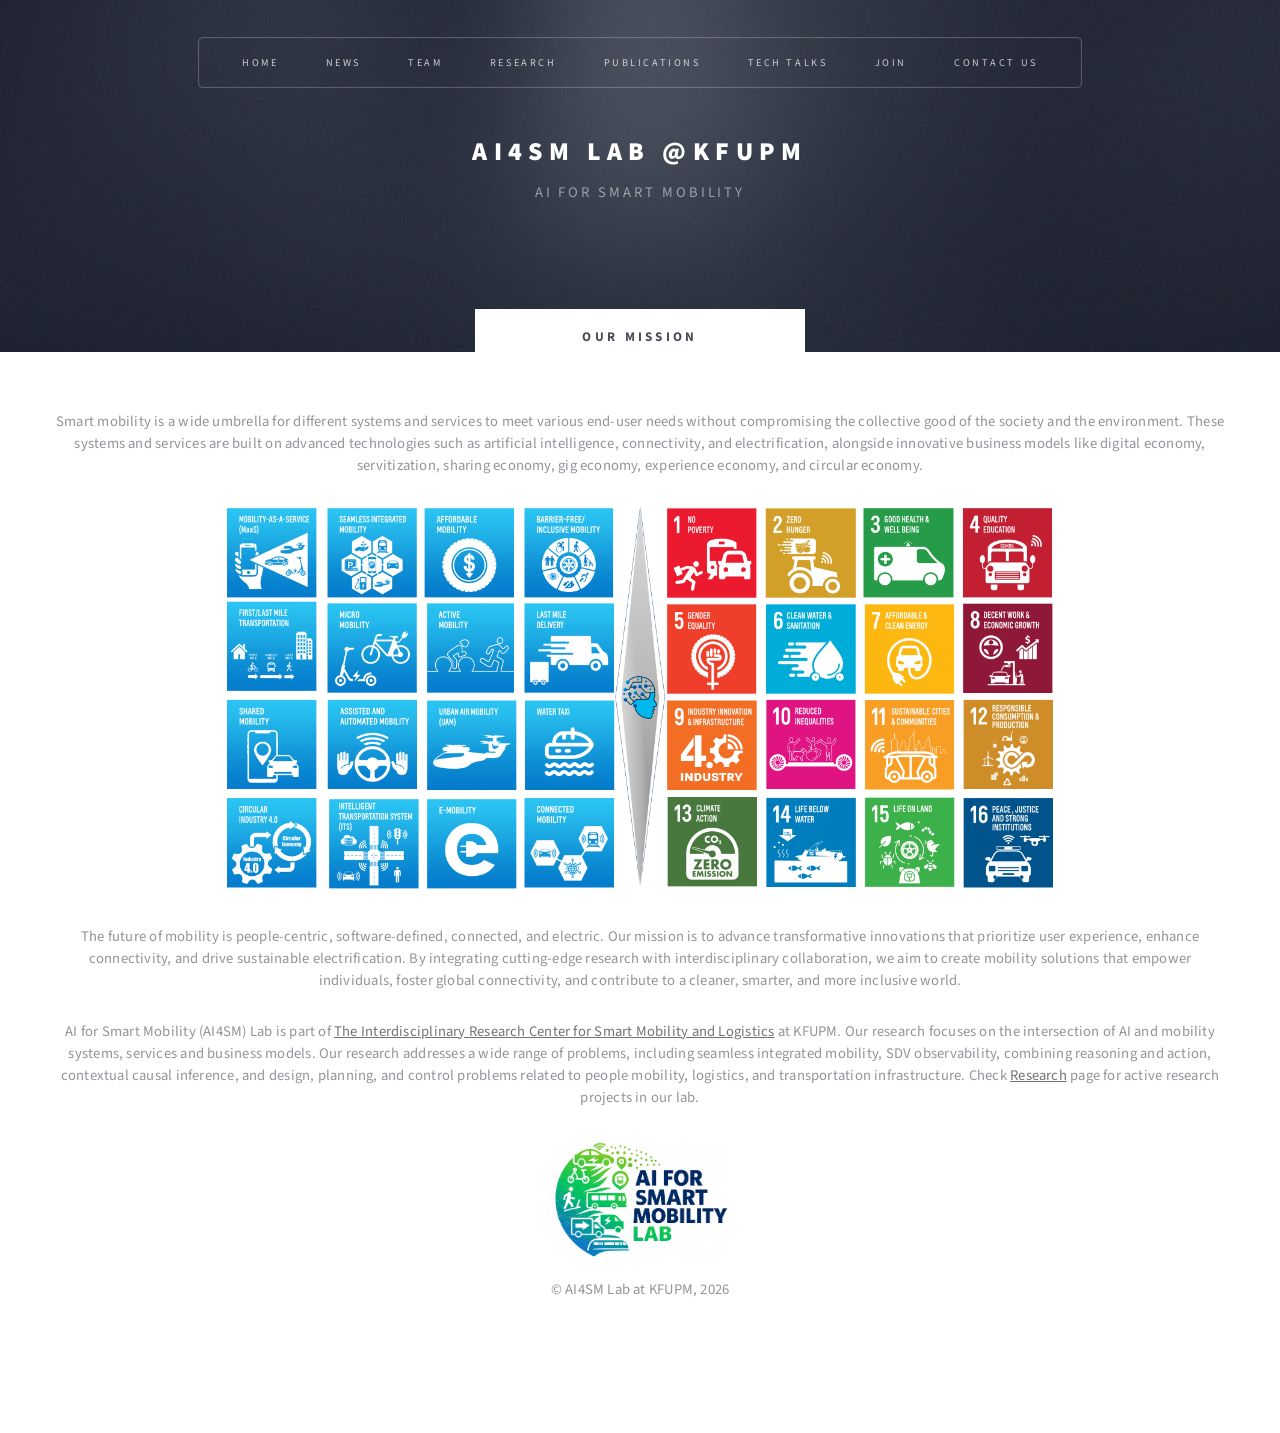
==== index.html @ d8ec48e5 "update" ====
<!DOCTYPE HTML>
<!--
	AI for Mobility Solutions (AIMS) Lab @KFUPM
-->
<html>
	<head>
		<title>AI for Smart Mobility Lab @KFUPM</title>
		<meta charset="utf-8" />
		<meta name="viewport" content="width=device-width, initial-scale=1, user-scalable=no" />
		<link rel="stylesheet" href="assets/css/main.css" />
	</head>
	<body class="homepage is-preload">
		<div id="page-wrapper">

			<!-- Header -->
				<section id="header" class="wrapper">


					<!-- Logo -->
						<div id="logo">
							<h1><a href="index.html">AI4SM Lab @KFUPM</a></h1>
							<p>AI for Smart Mobility</p>
						</div>

					<!-- Nav -->
						<nav id="nav">
							<ul>
								<li class="current"><a href="index.html">Home</a></li>
								<li><a href="news.html">News</a></li>
								<li><a href="team.html">Team</a></li>
								<li><a href="research.html">Research</a></li>
								<!--<li><a href="facilities.html">Facilities</a></li>-->
								<li><a href="publications.html">Publications</a></li>
								<li><a href="talks.html">Tech Talks</a></li>
								<li><a href="join.html">Join</a></li>
								<li><a href="contact.html">Contact Us</a></li>
							</ul>
						</nav>

				</section>

			<!-- Intro -->
				<section id="intro" class="wrapper style2">
					<div class="title">Our Mission</div>
					
					<div class="container">
						<p class="blog-title">Smart mobility is a wide umbrella for different systems and services to meet various end-user needs without compromising the collective good of the society and the environment. These systems and services are built on advanced technologies such as artificial intelligence, connectivity, and electrification, alongside innovative business models like digital economy, servitization, sharing economy, gig economy, experience economy, and circular economy.</p>
						
						<p align="center">
							    <img src="images/AI4SM.png" width="70%">
						</p>
							
						
						<p class="blog-title">
							The future of mobility is people-centric, software-defined, connected, and electric. Our mission is to advance transformative innovations that prioritize user experience, enhance connectivity, and drive sustainable electrification. By integrating cutting-edge research with interdisciplinary collaboration, we aim to create mobility solutions that empower individuals, foster global connectivity, and contribute to a cleaner, smarter, and more inclusive world.</p>

						<p class="blog-title">
							AI for Smart Mobility (AI4SM) Lab is part of <a href="https://ri.kfupm.edu.sa/irc-sml" target="_blank">The Interdisciplinary Research Center for Smart Mobility and Logistics</a> at KFUPM. Our research focuses on the intersection of AI and mobility systems, services and business models. Our research addresses a wide range of problems, including seamless integrated mobility, SDV observability, combining reasoning and action, contextual causal inference, and design, planning, and control problems related to people mobility, logistics, and transportation infrastructure. Check <a href="research.html">Research</a> page for active research projects in our lab.
						</p>



            <footer style="margin-top:15px; text-align:center;">
                <img src="images/AI4SM_lab.png" width="15%" 
                     style="display:block; margin:0 auto 20px auto;">
                <p>&copy; AI4SM Lab at KFUPM, <script>document.write(new Date().getFullYear());</script></p>
            </footer>


					</div>
				</section>

			<!-- Footer -->
			<!--	<section id="footer" class="wrapper">-->
			<!--		<div class="title">Contact Us</div>-->
			<!--		<div class="container">-->


			<!--				<div class="col-6 col-12-medium">-->

								<!-- Contact -->
			<!--						<section class="feature-list small">-->
			<!--							<div class="row">-->
			<!--								<div class="col-6 col-12-small">-->
			<!--									<section>-->
			<!--										<h3 class="icon solid fa-home">Mailing Address</h3>-->
			<!--										<p>-->
			<!--											Interdisciplinary Research Center for Smart Mobility and Logistics<br>-->
			<!--											Department of Industrial and Systems Engineering<br/>-->
			<!--											Building 22/427<br/>-->
			<!--											King Fahd University of Petroleum and Minerals<br/>-->
			<!--											Academic Belt Road, Dhahran 31261, KSA-->
			<!--										</p>-->
			<!--									</section>-->
			<!--								</div>-->
											
											
			<!--								<div class="col-6 col-12-small">-->
												<!--<section>-->
												<!--	<h3 class="icon solid fa-envelope">Email</h3>-->
												<!--	<p>-->
												<!--		<a href="#">alaa.rashwan@kfupm.edu.sa</a>-->
												<!--	</p>-->
												<!--</section>-->

			<!--									<section>-->
			<!--										<h3 class="icon solid fa-phone">Phone</h3>-->
			<!--										<p>+966-13-860-3754<br>-->
			<!--										<img src="images/AI4SM_BG.png" width="35%">-->
			<!--										</p>-->
			<!--									</section>-->
			<!--							</div>-->
			<!--				    </div>-->
			<!--				</section>-->
			<!--			</div>-->
			<!--			<div id="copyright">-->
			<!--				<ul>-->
			<!--					<li>&copy; AI4SM LAb at KFUPM</li><li>2025</li>-->
			<!--				</ul>-->
			<!--			</div>-->
			<!--		</div>-->
			<!--	</section>-->

		</div>

		<!-- Scripts -->
			<script src="assets/js/jquery.min.js"></script>
			<script src="assets/js/jquery.dropotron.min.js"></script>
			<script src="assets/js/browser.min.js"></script>
			<script src="assets/js/breakpoints.min.js"></script>
			<script src="assets/js/util.js"></script>
			<script src="assets/js/main.js"></script>

	</body>
</html>
---- assets/css/main.css ----
@import url("fontawesome-all.min.css");
@import url("https://fonts.googleapis.com/css?family=Source+Sans+Pro:400,400italic,700,900");

/*
	Escape Velocity by HTML5 UP
	html5up.net | @ajlkn
	Free for personal and commercial use under the CCA 3.0 license (html5up.net/license)
*/

html, body, div, span, applet, object,
iframe, h1, h2, h3, h4, h5, h6, p, blockquote,
pre, a, abbr, acronym, address, big, cite,
code, del, dfn, em, img, ins, kbd, q, s, samp,
small, strike, strong, sub, sup, tt, var, b,
u, i, center, dl, dt, dd, ol, ul, li, fieldset,
form, label, legend, table, caption, tbody,
tfoot, thead, tr, th, td, article, aside,
canvas, details, embed, figure, figcaption,
footer, header, hgroup, menu, nav, output, ruby,
section, summary, time, mark, audio, video {
	margin: 0;
	padding: 0;
	border: 0;
	font-size: 100%;
	font: inherit;
	vertical-align: baseline;}

article, aside, details, figcaption, figure,
footer, header, hgroup, menu, nav, section {
	display: block;}

body {
	line-height: 1;
}

ol, ul {
	list-style: none;
}

blockquote, q {
	quotes: none;
}

	blockquote:before, blockquote:after, q:before, q:after {
		content: '';
		content: none;
	}

table {
	border-collapse: collapse;
	border-spacing: 0;
}

body {
	-webkit-text-size-adjust: none;
}

mark {
	background-color: transparent;
	color: inherit;
}

input::-moz-focus-inner {
	border: 0;
	padding: 0;
}

input, select, textarea {
	-moz-appearance: none;
	-webkit-appearance: none;
	-ms-appearance: none;
	appearance: none;
}

/* Basic */

	@-ms-viewport {
		width: device-width;
	}

	html {
		box-sizing: border-box;
	}

	*, *:before, *:after {
		box-sizing: inherit;
	}

	body.is-preload *, body.is-preload *:before, body.is-preload *:after {
		-moz-animation: none !important;
		-webkit-animation: none !important;
		-ms-animation: none !important;
		animation: none !important;
		-moz-transition: none !important;
		-webkit-transition: none !important;
		-ms-transition: none !important;
		transition: none !important;
	}

	body, input, textarea, select {
		font-family: 'Source Sans Pro', sans-serif;
		font-weight: 400;
		color: #919499;
		font-size: 14pt;
		line-height: 1.75em;
		letter-spacing: 0.025em;
	}

	h1, h2, h3, h4, h5, h6 {
		font-weight: 700;
		color: #484d55;
	}

		h1 a, h2 a, h3 a, h4 a, h5 a, h6 a {
			color: inherit;
			text-decoration: none;
		}

	a {
		-moz-transition: color .25s ease-in-out;
		-webkit-transition: color .25s ease-in-out;
		-ms-transition: color .25s ease-in-out;
		transition: color .25s ease-in-out;
		text-decoration: underline;
		color: #717479;
	}

		a:hover {
			text-decoration: none;
		}

	strong, b {
		font-weight: 700;
		color: #484d55;
	}

	blockquote {
		border-left: solid 0.5em #ddd;
		padding: 1em 0 1em 2em;
		font-style: italic;
	}

	em, i {
		font-style: italic;
	}

	hr {
		border: 0;
		border-top: solid 1px #ddd;
		margin: 2em 0 2em 0;
	}

	sub {
		position: relative;
		top: 0.5em;
		font-size: 0.8em;
	}

	sup {
		position: relative;
		top: -0.5em;
		font-size: 0.8em;
	}

	.nobr {
		white-space: nowrap;
	}

	br.clear {
		clear: both;
	}

	p, ul, ol, dl, table, blockquote, form {
		margin-bottom: 2em;
	}

/* Container */

	.container {
		margin: 0 auto;
		max-width: 100%;
		width: 68em;
	}

		@media screen and (max-width: 1680px) {

			.container {
				width: 70em;
			}

		}

		@media screen and (max-width: 1280px) {

			.container {
				width: calc(100% - 100px);
			}

		}

		@media screen and (max-width: 980px) {

			.container {
				width: calc(100% - 100px);
			}

		}

		@media screen and (max-width: 736px) {

			.container {
				width: calc(100% - 40px);
			}

		}

/* Row */

	.row {
		display: flex;
		flex-wrap: wrap;
		box-sizing: border-box;
		align-items: stretch;
	}

		.row > * {
			box-sizing: border-box;
		}

		.row.gtr-uniform > * > :last-child {
			margin-bottom: 0;
		}

		.row.aln-left {
			justify-content: flex-start;
		}

		.row.aln-center {
			justify-content: center;
		}

		.row.aln-right {
			justify-content: flex-end;
		}

		.row.aln-top {
			align-items: flex-start;
		}

		.row.aln-middle {
			align-items: center;
		}

		.row.aln-bottom {
			align-items: flex-end;
		}

		.row > .imp {
			order: -1;
		}

		.row > .col-1 {
			width: 8.33333%;
		}

		.row > .off-1 {
			margin-left: 8.33333%;
		}

		.row > .col-2 {
			width: 16.66667%;
		}

		.row > .off-2 {
			margin-left: 16.66667%;
		}

		.row > .col-3 {
			width: 25%;
		}

		.row > .off-3 {
			margin-left: 25%;
		}

		.row > .col-4 {
			width: 33.33333%;
		}

		.row > .off-4 {
			margin-left: 33.33333%;
		}

		.row > .col-5 {
			width: 41.66667%;
		}

		.row > .off-5 {
			margin-left: 41.66667%;
		}

		.row > .col-6 {
			width: 50%;
		}

		.row > .off-6 {
			margin-left: 50%;
		}

		.row > .col-7 {
			width: 58.33333%;
		}

		.row > .off-7 {
			margin-left: 58.33333%;
		}

		.row > .col-8 {
			width: 66.66667%;
		}

		.row > .off-8 {
			margin-left: 66.66667%;
		}

		.row > .col-9 {
			width: 75%;
		}

		.row > .off-9 {
			margin-left: 75%;
		}

		.row > .col-10 {
			width: 83.33333%;
		}

		.row > .off-10 {
			margin-left: 83.33333%;
		}

		.row > .col-11 {
			width: 91.66667%;
		}

		.row > .off-11 {
			margin-left: 91.66667%;
		}

		.row > .col-12 {
			width: 100%;
		}

		.row > .off-12 {
			margin-left: 100%;
		}

		.row.gtr-0 {
			margin-top: 0px;
			margin-left: 0px;
		}

			.row.gtr-0 > * {
				padding: 0px 0 0 0px;
			}

			.row.gtr-0.gtr-uniform {
				margin-top: 0px;
			}

				.row.gtr-0.gtr-uniform > * {
					padding-top: 0px;
				}

		.row.gtr-25 {
			margin-top: -12.5px;
			margin-left: -12.5px;
		}

			.row.gtr-25 > * {
				padding: 12.5px 0 0 12.5px;
			}

			.row.gtr-25.gtr-uniform {
				margin-top: -12.5px;
			}

				.row.gtr-25.gtr-uniform > * {
					padding-top: 12.5px;
				}

		.row.gtr-50 {
			margin-top: -25px;
			margin-left: -25px;
		}

			.row.gtr-50 > * {
				padding: 25px 0 0 25px;
			}

			.row.gtr-50.gtr-uniform {
				margin-top: -25px;
			}

				.row.gtr-50.gtr-uniform > * {
					padding-top: 25px;
				}

		.row {
			margin-top: -50px;
			margin-left: -50px;
		}

			.row > * {
				padding: 50px 0 0 50px;
			}

			.row.gtr-uniform {
				margin-top: -50px;
			}

				.row.gtr-uniform > * {
					padding-top: 50px;
				}

		.row.gtr-150 {
			margin-top: -75px;
			margin-left: -75px;
		}

			.row.gtr-150 > * {
				padding: 75px 0 0 75px;
			}

			.row.gtr-150.gtr-uniform {
				margin-top: -75px;
			}

				.row.gtr-150.gtr-uniform > * {
					padding-top: 75px;
				}

		.row.gtr-200 {
			margin-top: -100px;
			margin-left: -100px;
		}

			.row.gtr-200 > * {
				padding: 100px 0 0 100px;
			}

			.row.gtr-200.gtr-uniform {
				margin-top: -100px;
			}

				.row.gtr-200.gtr-uniform > * {
					padding-top: 100px;
				}

		@media screen and (max-width: 1680px) {

			.row {
				display: flex;
				flex-wrap: wrap;
				box-sizing: border-box;
				align-items: stretch;
			}

				.row > * {
					box-sizing: border-box;
				}

				.row.gtr-uniform > * > :last-child {
					margin-bottom: 0;
				}

				.row.aln-left {
					justify-content: flex-start;
				}

				.row.aln-center {
					justify-content: center;
				}

				.row.aln-right {
					justify-content: flex-end;
				}

				.row.aln-top {
					align-items: flex-start;
				}

				.row.aln-middle {
					align-items: center;
				}

				.row.aln-bottom {
					align-items: flex-end;
				}

				.row > .imp-xlarge {
					order: -1;
				}

				.row > .col-1-xlarge {
					width: 8.33333%;
				}

				.row > .off-1-xlarge {
					margin-left: 8.33333%;
				}

				.row > .col-2-xlarge {
					width: 16.66667%;
				}

				.row > .off-2-xlarge {
					margin-left: 16.66667%;
				}

				.row > .col-3-xlarge {
					width: 25%;
				}

				.row > .off-3-xlarge {
					margin-left: 25%;
				}

				.row > .col-4-xlarge {
					width: 33.33333%;
				}

				.row > .off-4-xlarge {
					margin-left: 33.33333%;
				}

				.row > .col-5-xlarge {
					width: 41.66667%;
				}

				.row > .off-5-xlarge {
					margin-left: 41.66667%;
				}

				.row > .col-6-xlarge {
					width: 50%;
				}

				.row > .off-6-xlarge {
					margin-left: 50%;
				}

				.row > .col-7-xlarge {
					width: 58.33333%;
				}

				.row > .off-7-xlarge {
					margin-left: 58.33333%;
				}

				.row > .col-8-xlarge {
					width: 66.66667%;
				}

				.row > .off-8-xlarge {
					margin-left: 66.66667%;
				}

				.row > .col-9-xlarge {
					width: 75%;
				}

				.row > .off-9-xlarge {
					margin-left: 75%;
				}

				.row > .col-10-xlarge {
					width: 83.33333%;
				}

				.row > .off-10-xlarge {
					margin-left: 83.33333%;
				}

				.row > .col-11-xlarge {
					width: 91.66667%;
				}

				.row > .off-11-xlarge {
					margin-left: 91.66667%;
				}

				.row > .col-12-xlarge {
					width: 100%;
				}

				.row > .off-12-xlarge {
					margin-left: 100%;
				}

				.row.gtr-0 {
					margin-top: 0px;
					margin-left: 0px;
				}

					.row.gtr-0 > * {
						padding: 0px 0 0 0px;
					}

					.row.gtr-0.gtr-uniform {
						margin-top: 0px;
					}

						.row.gtr-0.gtr-uniform > * {
							padding-top: 0px;
						}

				.row.gtr-25 {
					margin-top: -12.5px;
					margin-left: -12.5px;
				}

					.row.gtr-25 > * {
						padding: 12.5px 0 0 12.5px;
					}

					.row.gtr-25.gtr-uniform {
						margin-top: -12.5px;
					}

						.row.gtr-25.gtr-uniform > * {
							padding-top: 12.5px;
						}

				.row.gtr-50 {
					margin-top: -25px;
					margin-left: -25px;
				}

					.row.gtr-50 > * {
						padding: 25px 0 0 25px;
					}

					.row.gtr-50.gtr-uniform {
						margin-top: -25px;
					}

						.row.gtr-50.gtr-uniform > * {
							padding-top: 25px;
						}

				.row {
					margin-top: -50px;
					margin-left: -50px;
				}

					.row > * {
						padding: 50px 0 0 50px;
					}

					.row.gtr-uniform {
						margin-top: -50px;
					}

						.row.gtr-uniform > * {
							padding-top: 50px;
						}

				.row.gtr-150 {
					margin-top: -75px;
					margin-left: -75px;
				}

					.row.gtr-150 > * {
						padding: 75px 0 0 75px;
					}

					.row.gtr-150.gtr-uniform {
						margin-top: -75px;
					}

						.row.gtr-150.gtr-uniform > * {
							padding-top: 75px;
						}

				.row.gtr-200 {
					margin-top: -100px;
					margin-left: -100px;
				}

					.row.gtr-200 > * {
						padding: 100px 0 0 100px;
					}

					.row.gtr-200.gtr-uniform {
						margin-top: -100px;
					}

						.row.gtr-200.gtr-uniform > * {
							padding-top: 100px;
						}

		}

		@media screen and (max-width: 1280px) {

			.row {
				display: flex;
				flex-wrap: wrap;
				box-sizing: border-box;
				align-items: stretch;
			}

				.row > * {
					box-sizing: border-box;
				}

				.row.gtr-uniform > * > :last-child {
					margin-bottom: 0;
				}

				.row.aln-left {
					justify-content: flex-start;
				}

				.row.aln-center {
					justify-content: center;
				}

				.row.aln-right {
					justify-content: flex-end;
				}

				.row.aln-top {
					align-items: flex-start;
				}

				.row.aln-middle {
					align-items: center;
				}

				.row.aln-bottom {
					align-items: flex-end;
				}

				.row > .imp-large {
					order: -1;
				}

				.row > .col-1-large {
					width: 8.33333%;
				}

				.row > .off-1-large {
					margin-left: 8.33333%;
				}

				.row > .col-2-large {
					width: 16.66667%;
				}

				.row > .off-2-large {
					margin-left: 16.66667%;
				}

				.row > .col-3-large {
					width: 25%;
				}

				.row > .off-3-large {
					margin-left: 25%;
				}

				.row > .col-4-large {
					width: 33.33333%;
				}

				.row > .off-4-large {
					margin-left: 33.33333%;
				}

				.row > .col-5-large {
					width: 41.66667%;
				}

				.row > .off-5-large {
					margin-left: 41.66667%;
				}

				.row > .col-6-large {
					width: 50%;
				}

				.row > .off-6-large {
					margin-left: 50%;
				}

				.row > .col-7-large {
					width: 58.33333%;
				}

				.row > .off-7-large {
					margin-left: 58.33333%;
				}

				.row > .col-8-large {
					width: 66.66667%;
				}

				.row > .off-8-large {
					margin-left: 66.66667%;
				}

				.row > .col-9-large {
					width: 75%;
				}

				.row > .off-9-large {
					margin-left: 75%;
				}

				.row > .col-10-large {
					width: 83.33333%;
				}

				.row > .off-10-large {
					margin-left: 83.33333%;
				}

				.row > .col-11-large {
					width: 91.66667%;
				}

				.row > .off-11-large {
					margin-left: 91.66667%;
				}

				.row > .col-12-large {
					width: 100%;
				}

				.row > .off-12-large {
					margin-left: 100%;
				}

				.row.gtr-0 {
					margin-top: 0px;
					margin-left: 0px;
				}

					.row.gtr-0 > * {
						padding: 0px 0 0 0px;
					}

					.row.gtr-0.gtr-uniform {
						margin-top: 0px;
					}

						.row.gtr-0.gtr-uniform > * {
							padding-top: 0px;
						}

				.row.gtr-25 {
					margin-top: -8.75px;
					margin-left: -8.75px;
				}

					.row.gtr-25 > * {
						padding: 8.75px 0 0 8.75px;
					}

					.row.gtr-25.gtr-uniform {
						margin-top: -8.75px;
					}

						.row.gtr-25.gtr-uniform > * {
							padding-top: 8.75px;
						}

				.row.gtr-50 {
					margin-top: -17.5px;
					margin-left: -17.5px;
				}

					.row.gtr-50 > * {
						padding: 17.5px 0 0 17.5px;
					}

					.row.gtr-50.gtr-uniform {
						margin-top: -17.5px;
					}

						.row.gtr-50.gtr-uniform > * {
							padding-top: 17.5px;
						}

				.row {
					margin-top: -35px;
					margin-left: -35px;
				}

					.row > * {
						padding: 35px 0 0 35px;
					}

					.row.gtr-uniform {
						margin-top: -35px;
					}

						.row.gtr-uniform > * {
							padding-top: 35px;
						}

				.row.gtr-150 {
					margin-top: -52.5px;
					margin-left: -52.5px;
				}

					.row.gtr-150 > * {
						padding: 52.5px 0 0 52.5px;
					}

					.row.gtr-150.gtr-uniform {
						margin-top: -52.5px;
					}

						.row.gtr-150.gtr-uniform > * {
							padding-top: 52.5px;
						}

				.row.gtr-200 {
					margin-top: -70px;
					margin-left: -70px;
				}

					.row.gtr-200 > * {
						padding: 70px 0 0 70px;
					}

					.row.gtr-200.gtr-uniform {
						margin-top: -70px;
					}

						.row.gtr-200.gtr-uniform > * {
							padding-top: 70px;
						}

		}

		@media screen and (max-width: 980px) {

			.row {
				display: flex;
				flex-wrap: wrap;
				box-sizing: border-box;
				align-items: stretch;
			}

				.row > * {
					box-sizing: border-box;
				}

				.row.gtr-uniform > * > :last-child {
					margin-bottom: 0;
				}

				.row.aln-left {
					justify-content: flex-start;
				}

				.row.aln-center {
					justify-content: center;
				}

				.row.aln-right {
					justify-content: flex-end;
				}

				.row.aln-top {
					align-items: flex-start;
				}

				.row.aln-middle {
					align-items: center;
				}

				.row.aln-bottom {
					align-items: flex-end;
				}

				.row > .imp-medium {
					order: -1;
				}

				.row > .col-1-medium {
					width: 8.33333%;
				}

				.row > .off-1-medium {
					margin-left: 8.33333%;
				}

				.row > .col-2-medium {
					width: 16.66667%;
				}

				.row > .off-2-medium {
					margin-left: 16.66667%;
				}

				.row > .col-3-medium {
					width: 25%;
				}

				.row > .off-3-medium {
					margin-left: 25%;
				}

				.row > .col-4-medium {
					width: 33.33333%;
				}

				.row > .off-4-medium {
					margin-left: 33.33333%;
				}

				.row > .col-5-medium {
					width: 41.66667%;
				}

				.row > .off-5-medium {
					margin-left: 41.66667%;
				}

				.row > .col-6-medium {
					width: 50%;
				}

				.row > .off-6-medium {
					margin-left: 50%;
				}

				.row > .col-7-medium {
					width: 58.33333%;
				}

				.row > .off-7-medium {
					margin-left: 58.33333%;
				}

				.row > .col-8-medium {
					width: 66.66667%;
				}

				.row > .off-8-medium {
					margin-left: 66.66667%;
				}

				.row > .col-9-medium {
					width: 75%;
				}

				.row > .off-9-medium {
					margin-left: 75%;
				}

				.row > .col-10-medium {
					width: 83.33333%;
				}

				.row > .off-10-medium {
					margin-left: 83.33333%;
				}

				.row > .col-11-medium {
					width: 91.66667%;
				}

				.row > .off-11-medium {
					margin-left: 91.66667%;
				}

				.row > .col-12-medium {
					width: 100%;
				}

				.row > .off-12-medium {
					margin-left: 100%;
				}

				.row.gtr-0 {
					margin-top: 0px;
					margin-left: 0px;
				}

					.row.gtr-0 > * {
						padding: 0px 0 0 0px;
					}

					.row.gtr-0.gtr-uniform {
						margin-top: 0px;
					}

						.row.gtr-0.gtr-uniform > * {
							padding-top: 0px;
						}

				.row.gtr-25 {
					margin-top: -12.5px;
					margin-left: -12.5px;
				}

					.row.gtr-25 > * {
						padding: 12.5px 0 0 12.5px;
					}

					.row.gtr-25.gtr-uniform {
						margin-top: -12.5px;
					}

						.row.gtr-25.gtr-uniform > * {
							padding-top: 12.5px;
						}

				.row.gtr-50 {
					margin-top: -25px;
					margin-left: -25px;
				}

					.row.gtr-50 > * {
						padding: 25px 0 0 25px;
					}

					.row.gtr-50.gtr-uniform {
						margin-top: -25px;
					}

						.row.gtr-50.gtr-uniform > * {
							padding-top: 25px;
						}

				.row {
					margin-top: -50px;
					margin-left: -50px;
				}

					.row > * {
						padding: 50px 0 0 50px;
					}

					.row.gtr-uniform {
						margin-top: -50px;
					}

						.row.gtr-uniform > * {
							padding-top: 50px;
						}

				.row.gtr-150 {
					margin-top: -75px;
					margin-left: -75px;
				}

					.row.gtr-150 > * {
						padding: 75px 0 0 75px;
					}

					.row.gtr-150.gtr-uniform {
						margin-top: -75px;
					}

						.row.gtr-150.gtr-uniform > * {
							padding-top: 75px;
						}

				.row.gtr-200 {
					margin-top: -100px;
					margin-left: -100px;
				}

					.row.gtr-200 > * {
						padding: 100px 0 0 100px;
					}

					.row.gtr-200.gtr-uniform {
						margin-top: -100px;
					}

						.row.gtr-200.gtr-uniform > * {
							padding-top: 100px;
						}

		}

		@media screen and (max-width: 736px) {

			.row {
				display: flex;
				flex-wrap: wrap;
				box-sizing: border-box;
				align-items: stretch;
			}

				.row > * {
					box-sizing: border-box;
				}

				.row.gtr-uniform > * > :last-child {
					margin-bottom: 0;
				}

				.row.aln-left {
					justify-content: flex-start;
				}

				.row.aln-center {
					justify-content: center;
				}

				.row.aln-right {
					justify-content: flex-end;
				}

				.row.aln-top {
					align-items: flex-start;
				}

				.row.aln-middle {
					align-items: center;
				}

				.row.aln-bottom {
					align-items: flex-end;
				}

				.row > .imp-small {
					order: -1;
				}

				.row > .col-1-small {
					width: 8.33333%;
				}

				.row > .off-1-small {
					margin-left: 8.33333%;
				}

				.row > .col-2-small {
					width: 16.66667%;
				}

				.row > .off-2-small {
					margin-left: 16.66667%;
				}

				.row > .col-3-small {
					width: 25%;
				}

				.row > .off-3-small {
					margin-left: 25%;
				}

				.row > .col-4-small {
					width: 33.33333%;
				}

				.row > .off-4-small {
					margin-left: 33.33333%;
				}

				.row > .col-5-small {
					width: 41.66667%;
				}

				.row > .off-5-small {
					margin-left: 41.66667%;
				}

				.row > .col-6-small {
					width: 50%;
				}

				.row > .off-6-small {
					margin-left: 50%;
				}

				.row > .col-7-small {
					width: 58.33333%;
				}

				.row > .off-7-small {
					margin-left: 58.33333%;
				}

				.row > .col-8-small {
					width: 66.66667%;
				}

				.row > .off-8-small {
					margin-left: 66.66667%;
				}

				.row > .col-9-small {
					width: 75%;
				}

				.row > .off-9-small {
					margin-left: 75%;
				}

				.row > .col-10-small {
					width: 83.33333%;
				}

				.row > .off-10-small {
					margin-left: 83.33333%;
				}

				.row > .col-11-small {
					width: 91.66667%;
				}

				.row > .off-11-small {
					margin-left: 91.66667%;
				}

				.row > .col-12-small {
					width: 100%;
				}

				.row > .off-12-small {
					margin-left: 100%;
				}

				.row.gtr-0 {
					margin-top: 0px;
					margin-left: 0px;
				}

					.row.gtr-0 > * {
						padding: 0px 0 0 0px;
					}

					.row.gtr-0.gtr-uniform {
						margin-top: 0px;
					}

						.row.gtr-0.gtr-uniform > * {
							padding-top: 0px;
						}

				.row.gtr-25 {
					margin-top: -7.5px;
					margin-left: -7.5px;
				}

					.row.gtr-25 > * {
						padding: 7.5px 0 0 7.5px;
					}

					.row.gtr-25.gtr-uniform {
						margin-top: -7.5px;
					}

						.row.gtr-25.gtr-uniform > * {
							padding-top: 7.5px;
						}

				.row.gtr-50 {
					margin-top: -15px;
					margin-left: -15px;
				}

					.row.gtr-50 > * {
						padding: 15px 0 0 15px;
					}

					.row.gtr-50.gtr-uniform {
						margin-top: -15px;
					}

						.row.gtr-50.gtr-uniform > * {
							padding-top: 15px;
						}

				.row {
					margin-top: -30px;
					margin-left: -30px;
				}

					.row > * {
						padding: 30px 0 0 30px;
					}

					.row.gtr-uniform {
						margin-top: -30px;
					}

						.row.gtr-uniform > * {
							padding-top: 30px;
						}

				.row.gtr-150 {
					margin-top: -45px;
					margin-left: -45px;
				}

					.row.gtr-150 > * {
						padding: 45px 0 0 45px;
					}

					.row.gtr-150.gtr-uniform {
						margin-top: -45px;
					}

						.row.gtr-150.gtr-uniform > * {
							padding-top: 45px;
						}

				.row.gtr-200 {
					margin-top: -60px;
					margin-left: -60px;
				}

					.row.gtr-200 > * {
						padding: 60px 0 0 60px;
					}

					.row.gtr-200.gtr-uniform {
						margin-top: -60px;
					}

						.row.gtr-200.gtr-uniform > * {
							padding-top: 60px;
						}

		}

/* Section/Article */

	section,
	article {
		margin: 0 0 4em 0;
	}

	section > :last-child,
	article > :last-child,
	section:last-child,
	article:last-child {
		margin-bottom: 0;
	}

	header.style1 {
		text-align: center;
		padding: 3em 0 3em 0;
	}

		header.style1 h2 {
			font-weight: 700;
			font-size: 2em;
			letter-spacing: 0.075em;
			line-height: 1.5em;
		}

		header.style1 p {
			color: #b1b4b9;
			display: block;
			margin: 1.15em 0 0 0;
			font-size: 1.3em;
			letter-spacing: 0.075em;
			line-height: 1.5em;
		}

/* Table */

	table {
		width: 100%;
	}

		table.default {
			width: 100%;
		}

			table.default tbody tr:nth-child(2n+2) {
				background: #f4f4f4;
			}

			table.default td {
				padding: 0.5em 1em 0.5em 1em;
			}

			table.default th {
				text-align: left;
				font-weight: 400;
				padding: 0.5em 1em 0.5em 1em;
			}

			table.default thead {
				background: #484d55;
				color: #fff;
			}

			table.default tfoot {
				background: #eee;
			}

/* Form */

	form label {
		display: block;
		font-weight: 700;
		color: #484d55;
		margin: 0.25em 0 0.5em 0;
	}

	form input[type="text"],
	form input[type="email"],
	form input[type="password"],
	form select,
	form textarea {
		-moz-transition: all .25s ease-in-out;
		-webkit-transition: all .25s ease-in-out;
		-ms-transition: all .25s ease-in-out;
		transition: all .25s ease-in-out;
		-webkit-appearance: none;
		display: block;
		border: 0;
		background: #eee;
		box-shadow: inset 0px 0px 1px 0px #a0a1a7;
		border-radius: 0.35em;
		width: 100%;
		padding: 0.75em 1em 0.75em 1em;
	}

		form input[type="text"]:focus,
		form input[type="email"]:focus,
		form input[type="password"]:focus,
		form select:focus,
		form textarea:focus {
			background: #f8f8f8;
		}

	form input[type="text"],
	form input[type="email"]
	input[type="password"] {
		line-height: 1em;
	}

	form select {
		line-height: 1em;
	}

	form textarea {
		min-height: 8em;
	}

	form ul.actions {
		margin-top: 0;
	}

	form ::-webkit-input-placeholder {
		color: #555 !important;
		font-style: italic;
		line-height: 1.35em;
	}

	form :-moz-placeholder {
		color: #555 !important;
		font-style: italic;
	}

	form ::-moz-placeholder {
		color: #555 !important;
		font-style: italic;
	}

	form :-ms-input-placeholder {
		color: #555 !important;
		font-style: italic;
	}

	form ::-moz-focus-inner {
		border: 0;
	}

/* Image */

	.image {
		display: inline-block;
	}

		.image img {
			display: block;
			width: 100%;
		}

		.image.fit {
			display: block;
			width: 100%;
		}

		.image.left {
			float: left;
			margin: 0 2em 2em 0;
		}

		.image.centered {
			display: block;
			margin: 0 0 2em 0;
		}

			.image.centered img {
				margin: 0 auto;
				width: auto;
			}

		.image.featured {
			display: block;
			width: 100%;
			margin: 0 0 2em 0;
		}

/* Button */

	input[type="button"],
	input[type="submit"],
	input[type="reset"],
	button,
	.button {
		-moz-transition: all .25s ease-in-out;
		-webkit-transition: all .25s ease-in-out;
		-ms-transition: all .25s ease-in-out;
		transition: all .25s ease-in-out;
		display: inline-block;
		background: #444;
		text-align: center;
		text-transform: uppercase;
		font-weight: 700;
		letter-spacing: 0.25em;
		text-decoration: none;
		border-radius: 0.35em;
		border: 0;
		outline: 0;
		cursor: pointer;
		padding: 0 2.25em 0 2.25em;
		font-size: 0.9em;
		min-width: 12em;
		height: 4em;
		line-height: 4em;
	}

		input[type="button"]:hover,
		input[type="submit"]:hover,
		input[type="reset"]:hover,
		button:hover,
		.button:hover {
			background-color: #f98780;
		}

		input[type="button"].large,
		input[type="submit"].large,
		input[type="reset"].large,
		button.large,
		.button.large {
			font-size: 1em;
			min-width: 14em;
		}

		input[type="button"].style1,
		input[type="submit"].style1,
		input[type="reset"].style1,
		button.style1,
		.button.style1 {
			background: #e97770 url("images/overlay.png");
			color: #fff;
		}

			input[type="button"].style1:hover,
			input[type="submit"].style1:hover,
			input[type="reset"].style1:hover,
			button.style1:hover,
			.button.style1:hover {
				background-color: #f98780;
			}

			input[type="button"].style1:active,
			input[type="submit"].style1:active,
			input[type="reset"].style1:active,
			button.style1:active,
			.button.style1:active {
				background-color: #d96760;
			}

		input[type="button"].style2,
		input[type="submit"].style2,
		input[type="reset"].style2,
		button.style2,
		.button.style2 {
			background: none;
			color: #606167;
			box-shadow: inset 0px 0px 2px 0px #a0a1a7;
		}

			input[type="button"].style2:hover,
			input[type="submit"].style2:hover,
			input[type="reset"].style2:hover,
			button.style2:hover,
			.button.style2:hover {
				box-shadow: inset 0px 0px 2px 0px #606167;
			}

			input[type="button"].style2:active,
			input[type="submit"].style2:active,
			input[type="reset"].style2:active,
			button.style2:active,
			.button.style2:active {
				box-shadow: inset 0px 0px 2px 0px #202127;
			}

		input[type="button"].style3,
		input[type="submit"].style3,
		input[type="reset"].style3,
		button.style3,
		.button.style3 {
			background: #2f333b url("images/overlay.png");
			color: #fff;
		}

			input[type="button"].style3:hover,
			input[type="submit"].style3:hover,
			input[type="reset"].style3:hover,
			button.style3:hover,
			.button.style3:hover {
				background-color: #3f434b;
			}

			input[type="button"].style3:active,
			input[type="submit"].style3:active,
			input[type="reset"].style3:active,
			button.style3:active,
			.button.style3:active {
				background-color: #1f232b;
			}

/* List */

	ul {
		list-style: disc;
		padding-left: 1em;
	}

		ul li {
			padding-left: 0.5em;
		}

		ul.style2 {
			list-style: none;
			padding-left: 0;
		}

			ul.style2 li {
				border-top: solid 1px #eee;
				padding: 1.5em 0 0 0;
				margin: 1.5em 0 0 0;
			}

				ul.style2 li:first-child {
					border-top: 0;
					padding-top: 0;
					margin-top: 0;
				}

		ul.style3 {
			list-style: none;
			padding-left: 0;
		}

			ul.style3 li {
				border-top: solid 1px #eee;
				padding: 0.5em 0 0 0;
				margin: 0.5em 0 0 0;
			}

				ul.style3 li:first-child {
					border-top: 0;
					padding-top: 0;
					margin-top: 0;
				}

	ol {
		list-style: decimal;
		padding-left: 1.25em;
	}

		ol li {
			padding-left: 0.25em;
		}

/* Actions */

	ul.actions {
		list-style: none;
		padding-left: 0;
		margin: 3em 0 0 0;
	}

		ul.actions li {
			display: inline-block;
			margin: 0 0.75em 0 0.75em;
			padding-left: 0;
		}

			ul.actions li:first-child {
				margin-left: 0;
			}

			ul.actions li:last-child {
				margin-right: 0;
			}

		ul.actions.special {
			text-align: center;
		}

/* Feature List */

	.feature-list {
		max-width: 58em;
		margin-left: auto;
		margin-right: auto;
		position: relative;
		top: 0.75em;
	}

		.feature-list section {
			border-top: solid 1px #eee;
			padding-top: 3em;
			padding-left: 5em;
			position: relative;
		}

		@media screen and (min-width: 981px) {

			.feature-list > .row > :nth-child(-n + 2) > section {
				border-top: 0;
				padding-top: 0;
			}

		}

		.feature-list h3 {
			color: #e97770 !important;
			margin: -0.35em 0 0.75em 0;
			font-size: 1.15em;
			letter-spacing: 0.05em;
		}

			.feature-list h3:before {
				display: block;
				color: #fff;
				background: #2f333b url("images/overlay.png");
				border-radius: 2.5em;
				text-align: center;
				width: 2.5em;
				height: 2.5em;
				line-height: 2.5em;
				margin-right: 0.75em;
				position: absolute;
				left: 0;
				margin-top: -0.5em;
			}

		.feature-list.small section {
			padding-left: 3.5em;
		}

		.feature-list.small h3:before {
			font-size: 0.8em;
		}

/* Icons */

	.icon {
		text-decoration: none;
		text-decoration: none;
	}

		.icon:before {
			-moz-osx-font-smoothing: grayscale;
			-webkit-font-smoothing: antialiased;
			display: inline-block;
			font-style: normal;
			font-variant: normal;
			text-rendering: auto;
			line-height: 1;
			text-transform: none !important;
			font-family: 'Font Awesome 5 Free';
			font-weight: 400;
		}

		.icon:before {
			line-height: inherit;
			font-size: 1.25em;
		}

		.icon > .label {
			display: none;
		}

		.icon.solid:before {
			font-weight: 900;
		}

		.icon.brands:before {
			font-family: 'Font Awesome 5 Brands';
		}

/* Box */

	.box header {
		margin: 0 0 1.5em 0;
	}

		.box header.style1 {
			position: relative;
			margin: -0.5em 0 0 0;
			padding-top: 0;
		}

	.box h2 {
		margin: 0 0 0.75em 0;
		font-size: 1.15em;
		letter-spacing: 0.05em;
	}

	.box h3 {
		margin: 0 0 0.5em 0;
		font-size: 1em;
		font-weight: 600;
		letter-spacing: 0.05em;
	}

	.box.post-excerpt .image.left {
		position: relative;
		top: 0.5em;
		width: 5em;
	}

	.box.post-excerpt h3, .box.post-excerpt p {
		margin-left: 7em;
	}

/* Wrapper */

	.wrapper {
		position: relative;
		padding: 6em 0 9em 0;
	}

		.wrapper .title {
			position: absolute;
			top: 0;
			left: 50%;
			text-align: center;
			text-transform: uppercase;
			display: block;
			font-weight: 700;
			letter-spacing: 0.25em;
			font-size: 0.9em;
			width: 25em;
			height: 3.25em;
			top: -3.25em;
			line-height: 3.25em;
			margin-bottom: -3.25em;
			margin-left: -12.5em;
			padding-top: 0.5em;
		}

			.wrapper .title:before {
				content: '';
				position: absolute;
				bottom: -38px;
				left: -35px;
				width: 35px;
				height: 38px;
				background: url("images/shadow.png");
			}

			.wrapper .title:after {
				-moz-transform: scaleX(-1);
				-webkit-transform: scaleX(-1);
				-ms-transform: scaleX(-1);
				transform: scaleX(-1);
				content: '';
				position: absolute;
				bottom: -38px;
				right: -35px;
				width: 35px;
				height: 38px;
				background: url("images/shadow.png");
			}

		.wrapper.style1 {
			background: #e97770 url("images/overlay.png");
			color: #eee;
			color: rgba(255, 255, 255, 0.75);
		}

			.wrapper.style1 .title {
				background: #e97770 url("images/overlay.png");
				color: #fff;
			}

			.wrapper.style1 h1, .wrapper.style1 h2, .wrapper.style1 h3, .wrapper.style1 h4, .wrapper.style1 h5, .wrapper.style1 h6, .wrapper.style1 strong, .wrapper.style1 b, .wrapper.style1 a {
				color: #fff;
			}

		.wrapper.style2 {
			background: #fff;
		}

			.wrapper.style2 .title {
				background: #fff;
				color: #484d55;
			}

		.wrapper.style3 {
			background: #f3f3f3 url("images/overlay.png");
		}

			.wrapper.style3 .title {
				background: #f3f3f3 url("images/overlay.png");
				color: #484d55;
			}

			.wrapper.style3 .image {
				border: solid 10px #fff;
			}

/* Page Wrapper */

	#page-wrapper > section {
		margin-bottom: 0;
	}

/* Header */

	#header {
		display: -moz-flex;
		display: -webkit-flex;
		display: -ms-flex;
		display: flex;
		-moz-align-items: center;
		-webkit-align-items: center;
		-ms-align-items: center;
		align-items: center;
		-moz-justify-content: center;
		-webkit-justify-content: center;
		-ms-justify-content: center;
		justify-content: center;
		position: relative;
		height: 24em;
		background: url("../../images/banner.jpg") center center;
		background-size: cover;
		padding: 0;
	}

		#header:before {
			content: '';
			position: absolute;
			top: 0;
			left: 0;
			width: 100%;
			height: 100%;
			background: url("images/overlay.png");
		}

		.homepage #header {
			height: 24em;
		}

/* Logo */

	#logo {
		width: 100%;
		text-align: center;
		position: relative;

	}

		#logo h1 {
			font-weight: 900;
			text-transform: uppercase;
			color: #fff;
			font-size: 2em;
			letter-spacing: 0.25em;
		}

		#logo p {
			color: #eee;
			color: rgba(255, 255, 255, 0.5);
			text-transform: uppercase;
			margin: 1.25em 0 0 0;
			display: block;
			letter-spacing: 0.2em;

		}

/* Nav */

	#nav {
		position: absolute;
		display: block;
		top: 2.5em;
		left: 0;
		width: 100%;
		text-align: center;
	}

		#nav > ul {
			display: inline-block;
			border-radius: 0.35em;
			box-shadow: inset 0px 0px 1px 1px rgba(255, 255, 255, 0.25);
			padding: 0 1.5em 0 1.5em;
		}

			#nav > ul > li {
				display: inline-block;
				text-align: center;
				padding: 0 1.5em 0 1.5em;
			}

				#nav > ul > li > ul {
					display: none;
				}

				#nav > ul > li > a, #nav > ul > li > span {
					display: block;
					color: #eee;
					color: rgba(255, 255, 255, 0.75);
					text-transform: uppercase;
					text-decoration: none;
					font-size: 0.7em;
					letter-spacing: 0.25em;
					height: 5em;
					line-height: 5em;
					-moz-transition: all .25s ease-in-out;
					-webkit-transition: all .25s ease-in-out;
					-o-transition: all .25s ease-in-out;
					-ms-transition: all .25s ease-in-out;
					transition: all .25s ease-in-out;
					outline: 0;
				}

				#nav > ul > li:hover > a {
					color: #fff;
				}

				#nav > ul > li.active > a, #nav > ul > li.active > span {
					color: #fff;
				}

	.dropotron {
		background: #222835 url("images/overlay.png");
		background-color: rgba(44, 50, 63, 0.925);
		padding: 1.25em 1em 1.25em 1em;
		border-radius: 0.35em;
		box-shadow: inset 0px 0px 1px 1px rgba(255, 255, 255, 0.25);
		min-width: 12em;
		text-align: left;
		margin-top: -1.25em;
		margin-left: -1px;
		list-style: none;
	}

		.dropotron.level-0 {
			margin-top: -1px;
			margin-left: 0;
			border-top-left-radius: 0;
			border-top-right-radius: 0;
		}

		.dropotron a, .dropotron span {
			-moz-transition: all .25s ease-in-out;
			-webkit-transition: all .25s ease-in-out;
			-ms-transition: all .25s ease-in-out;
			transition: all .25s ease-in-out;
			display: block;
			color: #eee;
			color: rgba(255, 255, 255, 0.75);
			text-transform: uppercase;
			text-decoration: none;
			font-size: 0.7em;
			letter-spacing: 0.25em;
			border-top: solid 1px rgba(255, 255, 255, 0.15);
			line-height: 3em;
		}

		.dropotron li {
			padding-left: 0;
		}

			.dropotron li:first-child a, .dropotron li:first-child span {
				border-top: 0;
			}

			.dropotron li:hover > a, .dropotron li:hover > span {
				color: #fff;
			}

/* Intro */

	#intro {
		padding-bottom: 8em;
		text-align: center;
	}

		#intro p.style1 {
			font-size: 1.5em;
			letter-spacing: 0.075em;
		}

		#intro p.style2 {
			font-weight: 700;
			color: #fff;
			border-radius: 0.35em;
			box-shadow: inset 0px 0px 1px 1px rgba(255, 255, 255, 0.25);
			font-size: 2.75em;
			letter-spacing: 0.075em;
			line-height: 1.35em;
			padding: 1em 0 1em 0;
			margin-bottom: 1em;
		}

			#intro p.style2 a {
				color: inherit;
				text-decoration: none;
			}

		#intro p.style3 {
			font-size: 1.1em;
			width: 48em;
			margin: 0 auto;
		}

/* Features */

	#features header.style1 {
		padding-bottom: 5em;
	}

	#features ul.actions {
		margin-top: 5em;
	}

/* Highlights */

	#highlights .highlight {
		text-align: center;
	}

		#highlights .highlight h3 {
			color: #e97770;
			margin: 0 0 0.75em 0;
			font-size: 1.15em;
			letter-spacing: 0.05em;
		}

/* Main */

/* Footer */

	#footer {
		background: #282b34 url("images/overlay.png");
		color: #eee;
		color: rgba(255, 255, 255, 0.5);
		padding-bottom: 6em;
	}

		#footer h1, #footer h2, #footer h3, #footer h4, #footer h5, #footer h6, #footer strong, #footer b, #footer a {
			color: #fff;
		}

		#footer hr {
			border-top-color: #333;
			border-top-color: rgba(255, 255, 255, 0.05);
		}

		#footer form input[type="text"],
		#footer form input[type="email"],
		#footer form input[type="password"],
		#footer form select,
		#footer form textarea {
			background: #ccc;
			box-shadow: none;
		}

			#footer form input[type="text"]:focus,
			#footer form input[type="email"]:focus,
			#footer form input[type="password"]:focus,
			#footer form select:focus,
			#footer form textarea:focus {
				background: #fff;
			}

		#footer input[type="button"],
		#footer input[type="submit"],
		#footer input[type="reset"],
		#footer button,
		#footer .button {
			color: #fff;
			box-shadow: inset 0px 0px 2px 0px rgba(255, 255, 255, 0.5);
		}

			#footer input[type="button"]:hover,
			#footer input[type="submit"]:hover,
			#footer input[type="reset"]:hover,
			#footer button:hover,
			#footer .button:hover {
				color: #fff;
				box-shadow: inset 0px 0px 2px 0px rgba(255, 255, 255, 0.65);
			}

			#footer input[type="button"]:active,
			#footer input[type="submit"]:active,
			#footer input[type="reset"]:active,
			#footer button:active,
			#footer .button:active {
				box-shadow: inset 0px 0px 2px 0px rgba(255, 255, 255, 0.75);
			}

			#footer input[type="button"].style2:active,
			#footer input[type="submit"].style2:active,
			#footer input[type="reset"].style2:active,
			#footer button.style2:active,
			#footer .button.style2:active {
				box-shadow: inset 0px 0px 2px 0px rgba(255, 255, 255, 0.75);
			}

		#footer .title {
			background: #282b34 url("images/overlay.png");
			color: #eee;
		}

		#footer header.style1 {
			padding-bottom: 6em;
			margin-bottom: 6em;
			border-bottom: solid 1px rgba(255, 255, 255, 0.05);
		}

			#footer header.style1 h2 {
				color: #fff;
			}

			#footer header.style1 .p {
				color: inherit;
			}

		#footer .feature-list {
			max-width: 100%;
		}

			#footer .feature-list section {
				border-top-color: rgba(255, 255, 255, 0.05);
			}

			#footer .feature-list h3:before {
				background: #3d4249 url("images/overlay.png");
			}

/* Copyright */

	#copyright {
		text-align: center;
		padding-top: 6em;
		margin-top: 6em;
		border-top: solid 1px rgba(255, 255, 255, 0.05);
	}

		#copyright ul {
			display: inline-block;
			border-radius: 0.35em;
			box-shadow: inset 0px 0px 1px 1px rgba(255, 255, 255, 0.05);
			color: #aaa;
			color: rgba(255, 255, 255, 0.25);
			padding: 0.75em 2em;
			font-size: 0.9em;
		}

			#copyright ul li {
				display: inline-block;
				margin-left: 1em;
				padding-left: 1em;
				border-left: solid 1px #333;
				border-left-color: rgba(255, 255, 255, 0.05);
			}

				#copyright ul li:first-child {
					border-left: 0;
					margin-left: 0;
					padding-left: 0;
				}

		#copyright a {
			color: inherit;
		}

			#copyright a:hover {
				color: #fff;
			}

/* XLarge */

	@media screen and (max-width: 1680px) {

		/* Basic */

			body, input, textarea, select {
				font-size: 12pt;
			}

	}

/* Large */

	@media screen and (max-width: 1280px) {

		/* Basic */

			body, input, select, textarea {
				font-size: 11pt;
				line-height: 1.5em;
				letter-spacing: 0.015em;
			}

		/* Wrapper */

			.wrapper {
				padding: 4em 0 7em 0;
			}

		/* Logo */

			#logo {
				margin-top: -0.5em !important;
			}

				#logo h1 {
					font-size: 1.75em;
				}

		/* Intro */

			#intro {
				padding-bottom: 7em;
			}

				#intro p.style1 {
					font-size: 1.25em;
				}

				#intro p.style2 {
					font-size: 2.25em;
				}

		/* Footer */

			#footer {
				padding-bottom: 4em;
			}

				#footer header.style1 {
					padding-bottom: 4em;
					margin-bottom: 4em;
					border-bottom: solid 1px rgba(255, 255, 255, 0.05);
				}

		/* Copyright */

			#copyright {
				padding-top: 4em;
				margin-top: 4em;
			}

	}

/* Medium */

	#navPanel, #titleBar {
		display: none;
	}

	@media screen and (max-width: 980px) {

		/* Section/Article */

			header br {
				display: none;
			}

		/* Form */

			form ul.actions {
				text-align: center;
			}

		/* Feature List */

			.feature-list {
				max-width: 40em;
			}

				.feature-list section {
					padding-top: 4em;
				}

				.feature-list > .row > :first-child > section {
					border-top: 0;
					padding-top: 0;
				}

		/* Nav */

			#nav {
				display: none;
			}

		/* Logo */

			#logo {
				top: 0;
			}

		/* Intro */

			#intro p.style3 {
				width: auto;
			}

		/* Highlights */

			#highlights .highlight {
				max-width: 40em;
				margin-left: auto;
				margin-right: auto;
			}

		/* Footer */

			#footer .feature-list {
				border-top: solid 1px rgba(255, 255, 255, 0.05);
				padding-top: 4em;
			}

	}

		@media screen and (max-width: 980px) and (min-width: 737px) {

				#footer .feature-list > .row > :nth-child(2) > section {
					border-top: 0;
					padding-top: 0;
				}

		}

	@media screen and (max-width: 980px) {

		/* Nav */

			#page-wrapper {
				-moz-backface-visibility: hidden;
				-webkit-backface-visibility: hidden;
				-ms-backface-visibility: hidden;
				backface-visibility: hidden;
				-moz-transition: -moz-transform 0.5s ease;
				-webkit-transition: -webkit-transform 0.5s ease;
				-ms-transition: -ms-transform 0.5s ease;
				transition: transform 0.5s ease;
				padding-bottom: 1px;
			}

			#titleBar {
				-moz-backface-visibility: hidden;
				-webkit-backface-visibility: hidden;
				-ms-backface-visibility: hidden;
				backface-visibility: hidden;
				-moz-transition: -moz-transform 0.5s ease;
				-webkit-transition: -webkit-transform 0.5s ease;
				-ms-transition: -ms-transform 0.5s ease;
				transition: transform 0.5s ease;
				display: block;
				height: 44px;
				left: 0;
				position: fixed;
				top: 0;
				width: 100%;
				z-index: 10001;
				background: none;
			}

				#titleBar .title {
					display: none;
				}

				#titleBar .toggle {
					text-decoration: none;
					position: absolute;
					top: 0;
					left: 0;
					width: 60px;
					height: 44px;
				}

					#titleBar .toggle:before {
						-moz-osx-font-smoothing: grayscale;
						-webkit-font-smoothing: antialiased;
						display: inline-block;
						font-style: normal;
						font-variant: normal;
						text-rendering: auto;
						line-height: 1;
						text-transform: none !important;
						font-family: 'Font Awesome 5 Free';
						font-weight: 900;
					}

					#titleBar .toggle:before {
						-moz-transition: all .15s ease-in-out;
						-webkit-transition: all .15s ease-in-out;
						-ms-transition: all .15s ease-in-out;
						transition: all .15s ease-in-out;
						text-decoration: none;
						content: '\f0c9';
						font-size: 14px;
						position: absolute;
						top: 6px;
						left: 6px;
						display: block;
						width: 54px;
						height: 38px;
						line-height: 38px;
						text-align: center;
						color: rgba(255, 255, 255, 0.75);
						background-color: rgba(92, 95, 103, 0.5);
						border-radius: 0.25em;
					}

					#titleBar .toggle:active:before {
						background-color: rgba(92, 95, 103, 0.75);
					}

			#navPanel {
				-moz-backface-visibility: hidden;
				-webkit-backface-visibility: hidden;
				-ms-backface-visibility: hidden;
				backface-visibility: hidden;
				-moz-transform: translateX(-275px);
				-webkit-transform: translateX(-275px);
				-ms-transform: translateX(-275px);
				transform: translateX(-275px);
				-moz-transition: -moz-transform 0.5s ease;
				-webkit-transition: -webkit-transform 0.5s ease;
				-ms-transition: -ms-transform 0.5s ease;
				transition: transform 0.5s ease;
				display: block;
				height: 100%;
				left: 0;
				overflow-y: auto;
				position: fixed;
				top: 0;
				width: 275px;
				z-index: 10002;
				background: #242730 url("images/overlay.png");
				box-shadow: inset -3px 0px 4px 0px rgba(0, 0, 0, 0.1);
			}

				#navPanel .link {
					display: block;
					color: rgba(255, 255, 255, 0.5);
					text-transform: uppercase;
					text-decoration: none;
					font-size: 0.85em;
					letter-spacing: 0.15em;
					text-decoration: none;
					height: 44px;
					line-height: 44px;
					border-top: solid 1px rgba(255, 255, 255, 0.05);
					margin: 0 15px 0 15px;
				}

					#navPanel .link:first-child {
						border-top: 0;
					}

				#navPanel .indent-1 {
					display: inline-block;
					width: 1em;
				}

				#navPanel .indent-2 {
					display: inline-block;
					width: 2em;
				}

				#navPanel .indent-3 {
					display: inline-block;
					width: 3em;
				}

				#navPanel .indent-4 {
					display: inline-block;
					width: 4em;
				}

				#navPanel .indent-5 {
					display: inline-block;
					width: 5em;
				}

				#navPanel .depth-0 {
					color: #fff;
				}

			body.navPanel-visible #page-wrapper {
				-moz-transform: translateX(275px);
				-webkit-transform: translateX(275px);
				-ms-transform: translateX(275px);
				transform: translateX(275px);
			}

			body.navPanel-visible #titleBar {
				-moz-transform: translateX(275px);
				-webkit-transform: translateX(275px);
				-ms-transform: translateX(275px);
				transform: translateX(275px);
			}

			body.navPanel-visible #navPanel {
				-moz-transform: translateX(0);
				-webkit-transform: translateX(0);
				-ms-transform: translateX(0);
				transform: translateX(0);
			}

	}

/* Small */

	@media screen and (max-width: 736px) {

		/* Basic */

			body, input, select, textarea {
				line-height: 1.5em;
				font-size: 10.5pt;
				letter-spacing: 0;
			}

			h2, h3, h4, h5, h6 {
				font-size: 1.2em;
				letter-spacing: 0.05em;
				margin: 0 0 1em 0;
			}

			hr {
				margin: 1em 0 1em 0;
			}

		/* Section/Article */

			section, article {
				clear: both;
			}

			header br {
				display: none;
			}

			header.style1 {
				padding: 0 0 1em 0;
			}

				header.style1 h2 {
					font-size: 1.5em;
					letter-spacing: 0.075em;
					line-height: 1.25em;
				}

				header.style1 p {
					font-size: 1em;
					letter-spacing: 0;
					display: block;
					margin: 0;
				}

		/* Button */

			input[type="button"],
			input[type="submit"],
			input[type="reset"],
			button,
			.button {
				display: block;
				width: 100%;
				font-size: 1em;
				max-width: 30em;
				margin: 0 auto;
			}

		/* Actions */

			ul.actions {
				margin: 2em 0 0 0;
			}

				ul.actions li {
					margin: 15px 0 0 0;
					display: block;
				}

					ul.actions li:first-child {
						margin-top: 0;
					}

		/* Feature List */

			.feature-list section {
				padding-top: 2em;
				padding-left: 4em;
			}

			.feature-list h3:before {
				font-size: 0.9em;
			}

		/* Box */

			.box.post-excerpt .image.left {
				position: relative;
				top: 0.25em;
				width: 25%;
				margin: 0;
			}

			.box.post-excerpt h3, .box.post-excerpt p {
				margin-left: 32.5%;
			}

		/* Wrapper */

			.wrapper {
				padding: 3em 0 6em 0;
			}

				.wrapper .title {
					font-size: 0.9em;
					width: 18em;
					height: 2.5em;
					top: -2.5em;
					line-height: 2.5em;
					margin-bottom: -2.5em;
					margin-left: -9em;
					padding-top: 0.5em;
				}

					.wrapper .title:before, .wrapper .title:after {
						height: 15px;
						bottom: -15px;
						background-size: 100% 100%;
					}

		/* Header */

			#header {
				height: 17em;
			}

				.homepage #header {
					height: 20em;
				}

		/* Logo */

			#logo {
				text-align: center;
				padding-left: 2em;
				padding-right: 2em;
			}

				#logo h1 {
					font-size: 1.5em;
					letter-spacing: 0.2em;
				}

				#logo p {
					margin: 1.25em 0 0 0;
					display: block;
					letter-spacing: 0.2em;
					font-size: 0.9em;
				}

		/* Intro */

			#intro {
				text-align: center;
				padding-right: 2em;
				padding-left: 2em;
				padding-bottom: 5em;
				margin: 0 auto;
			}

				#intro p.style1 {
					margin-bottom: 1.5em;
				}

				#intro p.style2 {
					font-size: 1.5em;
					letter-spacing: 0.05em;
					line-height: 1.25em;
					padding: 1.25em;
				}

		/* Features */

			#features header.style1 {
				padding-bottom: 4em;
			}

			#features ul.actions {
				margin-top: 4em;
			}

		/* Content */

			#content {
				padding: 0 0 2em 0;
			}

				#content header.style1 {
					padding-bottom: 2.5em;
				}

		/* Footer */

			#footer {
				padding-bottom: 0;
			}

				#footer header.style1 {
					padding-bottom: 0;
					margin-bottom: 2em;
					border-bottom: 0;
				}

				#footer .feature-list {
					border-top: 0;
					padding-top: 0;
				}

		/* Copyright */

			#copyright {
				padding-top: 0;
				margin-top: 4em;
				border-top: 0;
			}

				#copyright ul {
					padding: 1em 2em;
					width: 100%;
				}

					#copyright ul li {
						display: block;
						margin: 0.5em 0 0 0;
						border-left: 0;
						padding: 0;
					}

						#copyright ul li:first-child {
							margin-top: 0;
						}

	}
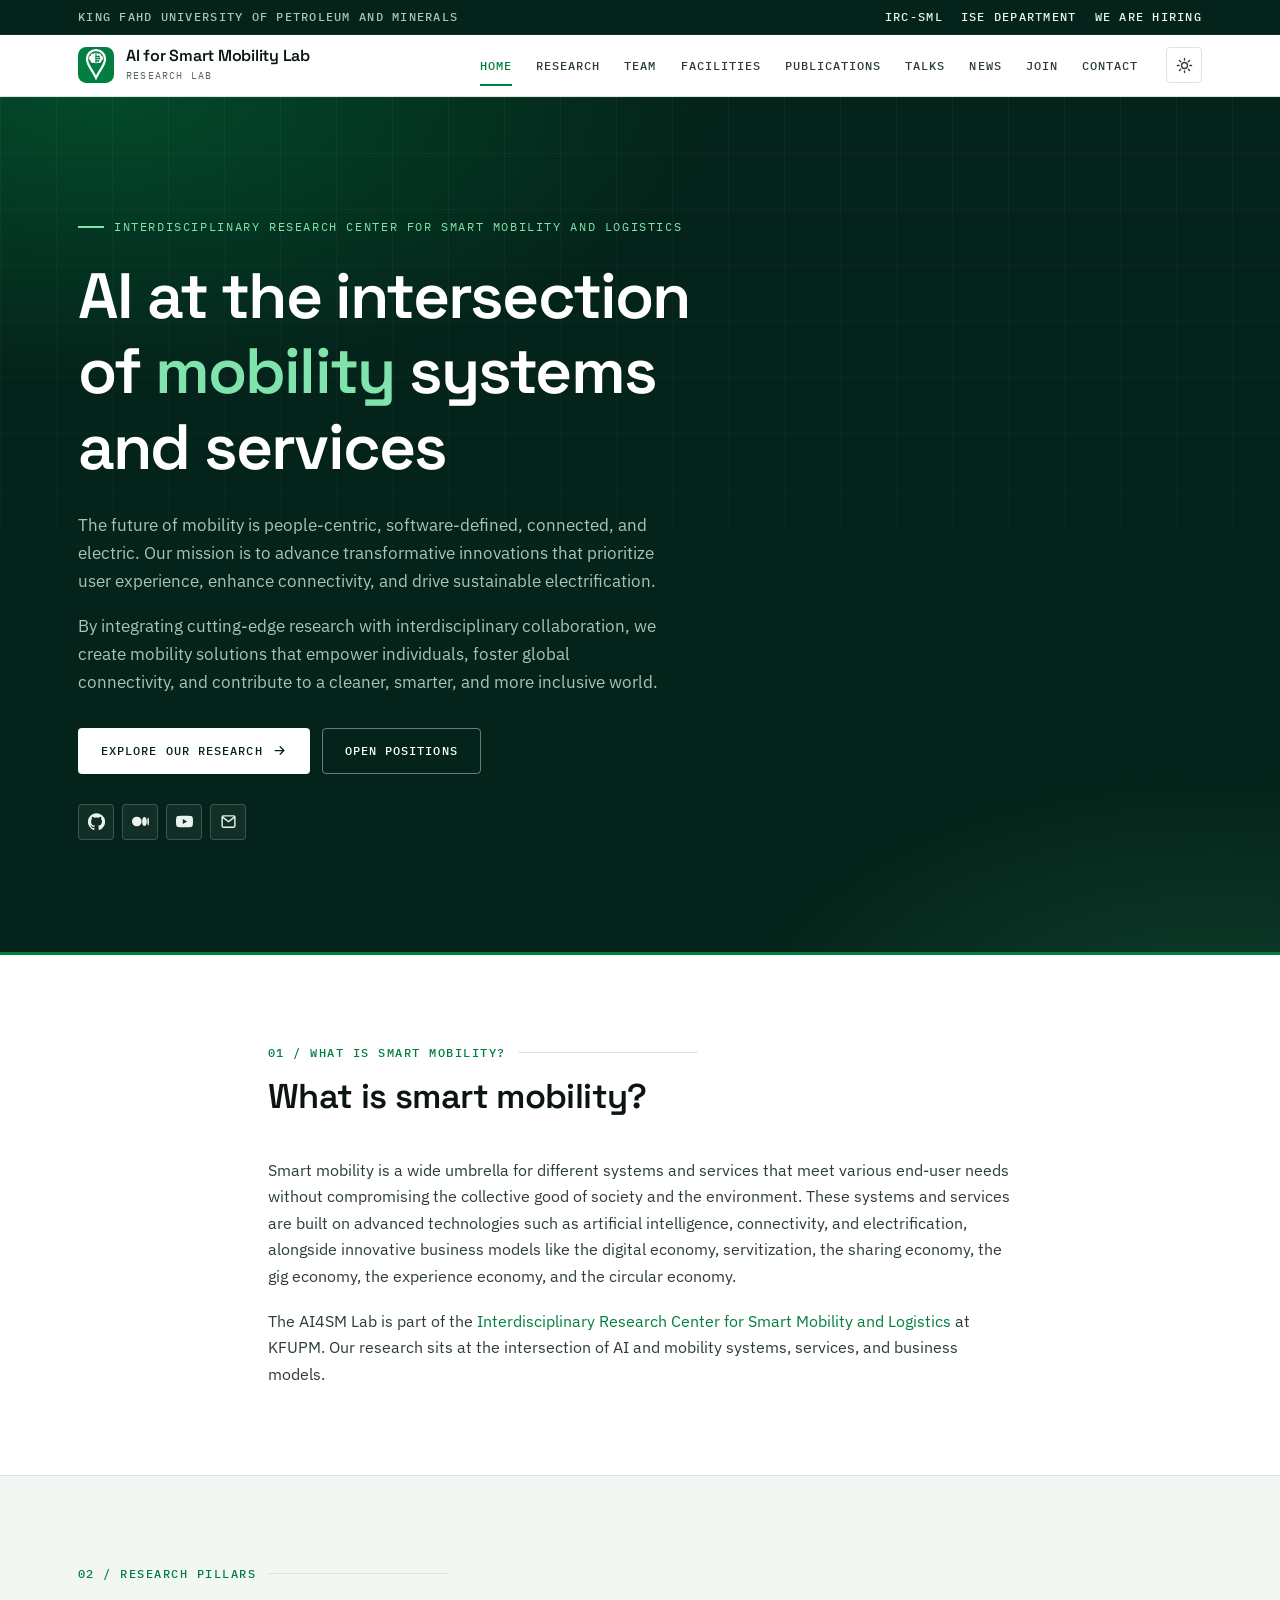
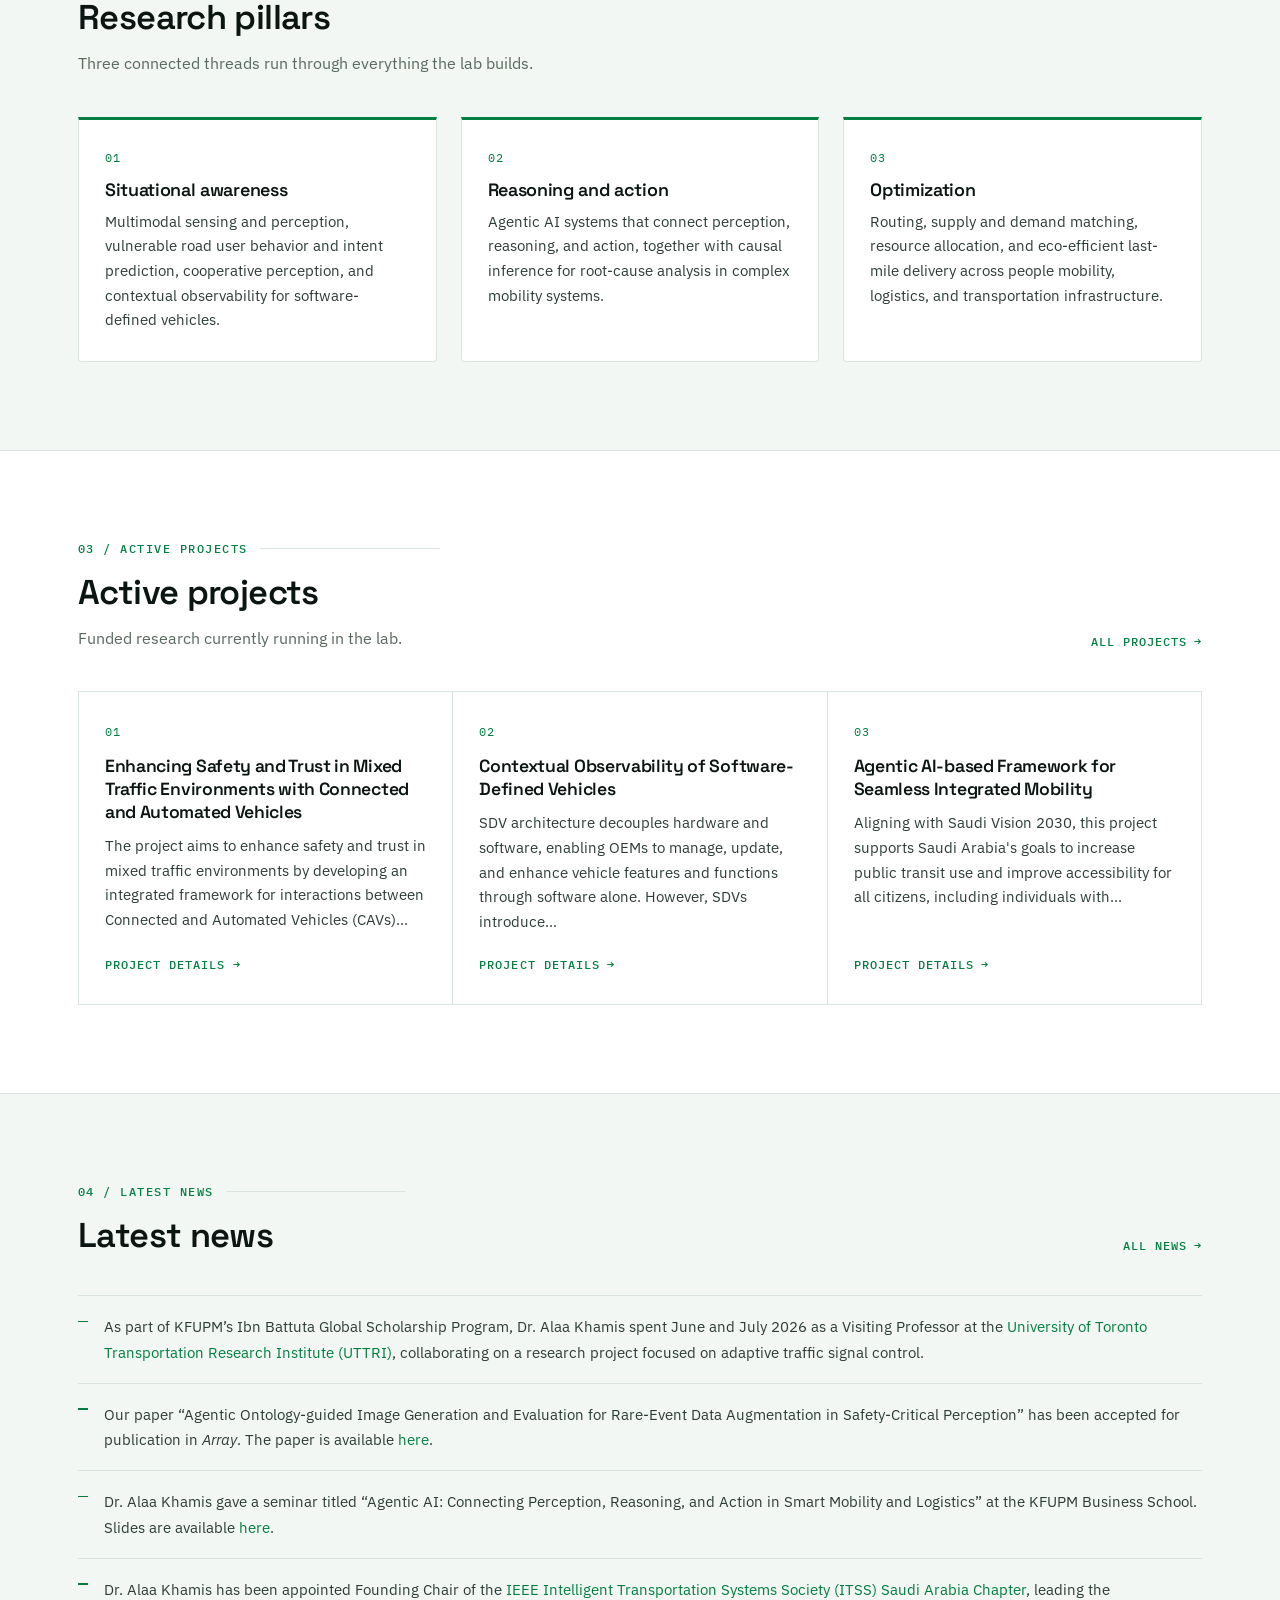
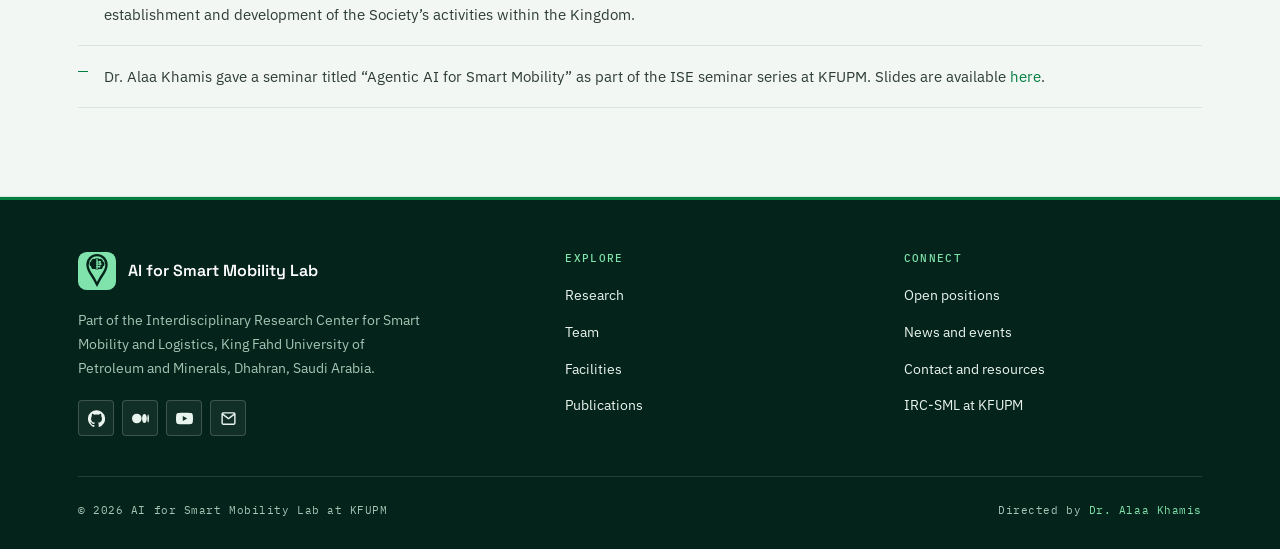
==== commit 5c94d73a: "update" ====
--- a/index.html
+++ b/index.html
@@ -1,135 +1,182 @@
-<!DOCTYPE HTML>
-<!--
-	AI for Mobility Solutions (AIMS) Lab @KFUPM
--->
-<html>
-	<head>
-		<title>AI for Smart Mobility Lab @KFUPM</title>
-		<meta charset="utf-8" />
-		<meta name="viewport" content="width=device-width, initial-scale=1, user-scalable=no" />
-		<link rel="stylesheet" href="assets/css/main.css" />
-	</head>
-	<body class="homepage is-preload">
-		<div id="page-wrapper">
+<!DOCTYPE html>
+<html lang="en">
+<head>
+<meta charset="utf-8">
+<meta name="viewport" content="width=device-width, initial-scale=1">
+<title>AI for Smart Mobility Lab | KFUPM</title>
+<meta name="description" content="The AI for Smart Mobility (AI4SM) Lab at KFUPM researches AI for mobility systems, services, and business models: software-defined vehicles, agentic AI, seamless integrated mobility, and last-mile delivery.">
+<meta name="keywords" content="AI for Smart Mobility, AI4SM, KFUPM, smart mobility, software-defined vehicles, agentic AI, seamless integrated mobility, last-mile delivery, intelligent transportation">
+<link rel="canonical" href="https://ai4sm.org/">
+<meta property="og:type" content="website">
+<meta property="og:site_name" content="AI for Smart Mobility Lab at KFUPM">
+<meta property="og:title" content="AI for Smart Mobility Lab | KFUPM">
+<meta property="og:description" content="The AI for Smart Mobility (AI4SM) Lab at KFUPM researches AI for mobility systems, services, and business models: software-defined vehicles, agentic AI, seamless integrated mobility, and last-mile delivery.">
+<meta property="og:url" content="https://ai4sm.org/">
+<meta property="og:image" content="https://ai4sm.org/images/AV2.png">
+<meta name="twitter:card" content="summary_large_image">
+<meta name="theme-color" content="#027e40">
+<link rel="icon" href="assets/img/mark.svg" type="image/svg+xml">
+<link rel="preconnect" href="https://fonts.googleapis.com">
+<link rel="preconnect" href="https://fonts.gstatic.com" crossorigin>
+<link rel="stylesheet" href="https://fonts.googleapis.com/css2?family=IBM+Plex+Mono:wght@400;500&family=IBM+Plex+Sans:wght@400;500;600;700&family=Space+Grotesk:wght@500;600;700&display=swap">
+<link rel="stylesheet" href="assets/css/style.css">
+<script>
+  // Set the theme before first paint so there is no flash of the wrong colors.
+  (function () {
+    try {
+      var t = localStorage.getItem("theme");
+      if (t === "light" || t === "dark") document.documentElement.setAttribute("data-theme", t);
+    } catch (e) {}
+  })();
+</script>
+</head>
+<body>
+<a class="skip-link" href="#main">Skip to content</a>
 
-			<!-- Header -->
-				<section id="header" class="wrapper">
+<div class="topbar">
+  <div class="wrap mono">
+    <span>King Fahd University of Petroleum and Minerals</span>
+    <span class="topbar__right">
+      <a href="https://ri.kfupm.edu.sa/irc-sml" target="_blank" rel="noopener noreferrer">IRC-SML</a>
+      <a href="https://ise.kfupm.edu.sa/" target="_blank" rel="noopener noreferrer">ISE Department</a>
+      <a href="join.html">We are hiring</a>
+    </span>
+  </div>
+</div>
 
+<header class="site-header">
+  <div class="wrap">
+    <a class="brand" href="index.html">
+      <span class="brand__mark"><svg viewBox="0 0 48 48" aria-hidden="true"><rect width="48" height="48" rx="11" fill="currentColor"/><g class="glyph"><path d="M24 4c6.63 0 12 5.37 12 12 0 4.2-2.6 9.3-5.4 13.4C27.9 33.3 24 41 24 41s-3.9-7.7-6.6-11.6C14.6 25.3 12 20.2 12 16c0-6.63 5.37-12 12-12Z" fill="none" stroke="var(--accent-contrast)" stroke-width="3"/><g fill="var(--accent-contrast)"><circle cx="20" cy="11.8" r="3.2"/><circle cx="24" cy="10.8" r="3.3"/><circle cx="28" cy="11.8" r="3.2"/><circle cx="17.8" cy="15" r="3.2"/><circle cx="30.2" cy="15" r="3.2"/><circle cx="24" cy="14.8" r="3.6"/><circle cx="19.8" cy="18.2" r="3.2"/><circle cx="28.2" cy="18.2" r="3.2"/><circle cx="24" cy="18.8" r="3.3"/></g></g><g class="cut"><path d="M24 8.2V21.8" stroke="currentColor" stroke-width="1.6"/><path d="M24 12.6h3.6M24 18.4h3M24 15.4h4.4" fill="none" stroke="currentColor" stroke-width="1.5" stroke-linecap="round"/><g fill="currentColor"><circle cx="27.6" cy="12.6" r="1.4"/><circle cx="28.4" cy="15.4" r="1.4"/><circle cx="27" cy="18.4" r="1.4"/></g></g></svg></span>
+      <span class="brand__text">
+        <span class="brand__name">AI for Smart Mobility Lab</span>
+        <span class="brand__sub">Research Lab</span>
+      </span>
+    </a>
+    <nav class="nav" id="primary-nav" aria-label="Primary">
+<a href="index.html" aria-current="page">Home</a>
+<a href="research.html">Research</a>
+<a href="team.html">Team</a>
+<a href="facilities.html">Facilities</a>
+<a href="publications.html">Publications</a>
+<a href="talks.html">Talks</a>
+<a href="news.html">News</a>
+<a href="join.html">Join</a>
+<a href="contact.html">Contact</a>
+</nav>
+    <button class="icon-btn theme-toggle" type="button" aria-label="Switch theme" aria-pressed="false"><svg class="sun" viewBox="0 0 24 24" fill="none" stroke="currentColor" stroke-width="1.9" stroke-linecap="round" aria-hidden="true"><circle cx="12" cy="12" r="4.2"/><path d="M12 2v2.4M12 19.6V22M2 12h2.4M19.6 12H22M4.9 4.9l1.7 1.7M17.4 17.4l1.7 1.7M19.1 4.9l-1.7 1.7M6.6 17.4l-1.7 1.7"/></svg><svg class="moon" viewBox="0 0 24 24" fill="currentColor" aria-hidden="true"><path d="M21 13.2A8.6 8.6 0 0 1 10.8 3 8.6 8.6 0 1 0 21 13.2Z"/></svg></button>
+    <button class="icon-btn nav-toggle" type="button" aria-label="Toggle navigation" aria-expanded="false" aria-controls="primary-nav">
+      <svg viewBox="0 0 24 24" fill="none" stroke="currentColor" stroke-width="2" stroke-linecap="round" aria-hidden="true"><path d="M3 6h18M3 12h18M3 18h18"/></svg>
+    </button>
+  </div>
+</header>
 
-					<!-- Logo -->
-						<div id="logo">
-							<h1><a href="index.html">AI4SM Lab @KFUPM</a></h1>
-							<p>AI for Smart Mobility</p>
-						</div>
+<main id="main">
+<section class="hero">
+  <div class="wrap">
+    <div class="hero__grid">
+      <div class="hero__body">
+        <p class="hero__kicker">Interdisciplinary Research Center for Smart Mobility and Logistics</p>
+        <h1>AI at the intersection of <em>mobility</em> systems and services</h1>
+        <p class="hero__lead">
+          The future of mobility is people-centric, software-defined, connected, and electric. Our
+          mission is to advance transformative innovations that prioritize user experience, enhance
+          connectivity, and drive sustainable electrification.
+        </p>
+        <p class="hero__lead">
+          By integrating cutting-edge research with interdisciplinary collaboration, we create
+          mobility solutions that empower individuals, foster global connectivity, and contribute to
+          a cleaner, smarter, and more inclusive world.
+        </p>
+        <div class="actions">
+          <a class="btn btn--primary" href="research.html">Explore our research
+            <svg viewBox="0 0 24 24" fill="none" stroke="currentColor" stroke-width="2" stroke-linecap="round" stroke-linejoin="round" aria-hidden="true"><path d="M5 12h14M13 6l6 6-6 6"/></svg>
+          </a>
+          <a class="btn btn--ghost" href="join.html">Open positions</a>
+        </div>
+        <div style="margin-top:30px"><div class="social">
+<a href="https://github.com/ai4smlab" target="_blank" rel="noopener noreferrer" aria-label="GitHub" title="GitHub"><svg viewBox="0 0 24 24" fill="currentColor" aria-hidden="true"><path d="M12 .5a12 12 0 0 0-3.79 23.4c.6.11.82-.26.82-.58v-2.2c-3.34.72-4.04-1.42-4.04-1.42-.55-1.4-1.34-1.77-1.34-1.77-1.09-.75.08-.73.08-.73 1.2.08 1.84 1.24 1.84 1.24 1.07 1.84 2.81 1.31 3.5 1 .1-.78.42-1.31.76-1.61-2.67-.3-5.47-1.34-5.47-5.96 0-1.32.47-2.39 1.24-3.23-.12-.3-.54-1.53.12-3.18 0 0 1.01-.32 3.3 1.23a11.4 11.4 0 0 1 6.01 0c2.29-1.55 3.3-1.23 3.3-1.23.66 1.65.24 2.88.12 3.18.77.84 1.24 1.91 1.24 3.23 0 4.63-2.81 5.65-5.49 5.95.43.37.82 1.1.82 2.22v3.29c0 .32.21.7.83.58A12 12 0 0 0 12 .5Z"/></svg></a>
+<a href="https://medium.com/ai4sm" target="_blank" rel="noopener noreferrer" aria-label="Medium publication" title="Medium publication"><svg viewBox="0 0 24 24" fill="currentColor" aria-hidden="true"><path d="M13.54 12a6.8 6.8 0 0 1-6.77 6.82A6.8 6.8 0 0 1 0 12a6.8 6.8 0 0 1 6.77-6.82A6.8 6.8 0 0 1 13.54 12ZM20.96 12c0 3.54-1.51 6.42-3.38 6.42S14.2 15.54 14.2 12s1.51-6.42 3.38-6.42S20.96 8.46 20.96 12ZM24 12c0 3.17-.53 5.75-1.19 5.75-.66 0-1.19-2.58-1.19-5.75s.53-5.75 1.19-5.75C23.47 6.25 24 8.83 24 12Z"/></svg></a>
+<a href="https://www.youtube.com/@AI4SM_lab" target="_blank" rel="noopener noreferrer" aria-label="YouTube channel" title="YouTube channel"><svg viewBox="0 0 24 24" fill="currentColor" aria-hidden="true"><path d="M23.5 6.5a3 3 0 0 0-2.1-2.1C19.5 3.9 12 3.9 12 3.9s-7.5 0-9.4.5A3 3 0 0 0 .5 6.5C0 8.4 0 12 0 12s0 3.6.5 5.5a3 3 0 0 0 2.1 2.1c1.9.5 9.4.5 9.4.5s7.5 0 9.4-.5a3 3 0 0 0 2.1-2.1c.5-1.9.5-5.5.5-5.5s0-3.6-.5-5.5ZM9.6 15.6V8.4l6.2 3.6-6.2 3.6Z"/></svg></a>
+<a href="mailto:alaa.rashwan@kfupm.edu.sa" aria-label="Email" title="Email"><svg viewBox="0 0 24 24" fill="currentColor" aria-hidden="true"><path d="M2 5.5A2.5 2.5 0 0 1 4.5 3h15A2.5 2.5 0 0 1 22 5.5v13a2.5 2.5 0 0 1-2.5 2.5h-15A2.5 2.5 0 0 1 2 18.5v-13Zm2.3-.5 7.7 5.9L19.7 5H4.3ZM20 7.3l-7.4 5.66a1 1 0 0 1-1.2 0L4 7.3V18.5c0 .28.22.5.5.5h15a.5.5 0 0 0 .5-.5V7.3Z"/></svg></a>
+</div></div>
+      </div>
+    </div>
+  </div>
+</section>
 
-					<!-- Nav -->
-						<nav id="nav">
-							<ul>
-								<li class="current"><a href="index.html">Home</a></li>
-								<li><a href="news.html">News</a></li>
-								<li><a href="team.html">Team</a></li>
-								<li><a href="research.html">Research</a></li>
-								<!--<li><a href="facilities.html">Facilities</a></li>-->
-								<li><a href="publications.html">Publications</a></li>
-								<li><a href="talks.html">Tech Talks</a></li>
-								<li><a href="join.html">Join</a></li>
-								<li><a href="contact.html">Contact Us</a></li>
-							</ul>
-						</nav>
+<section class="section">
+  <div class="wrap wrap--narrow">
+    <div class="section__head"><div><div class="section__label">01 / WHAT IS SMART MOBILITY?</div><h2>What is smart mobility?</h2></div><div></div></div>
+<div class="prose" style="padding:0"><p>Smart mobility is a wide umbrella for different systems and services that meet various end-user needs without compromising the collective good of society and the environment. These systems and services are built on advanced technologies such as artificial intelligence, connectivity, and electrification, alongside innovative business models like the digital economy, servitization, the sharing economy, the gig economy, the experience economy, and the circular economy.</p><p>The AI4SM Lab is part of the <a href="https://ri.kfupm.edu.sa/irc-sml" target="_blank" rel="noopener noreferrer">Interdisciplinary Research Center for Smart Mobility and Logistics</a> at KFUPM. Our research sits at the intersection of AI and mobility systems, services, and business models.</p></div>
+  </div>
+</section>
+<section class="section section--alt">
+  <div class="wrap">
+    <div class="section__head"><div><div class="section__label">02 / RESEARCH PILLARS</div><h2>Research pillars</h2><p>Three connected threads run through everything the lab builds.</p></div><div></div></div>
+<div class="pillars"><article class="pillar"><div class="pillar__num">01</div><h3>Situational awareness</h3><p>Multimodal sensing and perception, vulnerable road user behavior and intent prediction, cooperative perception, and contextual observability for software-defined vehicles.</p></article><article class="pillar"><div class="pillar__num">02</div><h3>Reasoning and action</h3><p>Agentic AI systems that connect perception, reasoning, and action, together with causal inference for root-cause analysis in complex mobility systems.</p></article><article class="pillar"><div class="pillar__num">03</div><h3>Optimization</h3><p>Routing, supply and demand matching, resource allocation, and eco-efficient last-mile delivery across people mobility, logistics, and transportation infrastructure.</p></article></div>
+  </div>
+</section>
+<section class="section">
+  <div class="wrap">
+    <div class="section__head"><div><div class="section__label">03 / ACTIVE PROJECTS</div><h2>Active projects</h2><p>Funded research currently running in the lab.</p></div><a class="link-more" href="research.html">All projects</a></div>
+<div class="cards"><article class="card"><div class="card__num">01</div><h3>Enhancing Safety and Trust in Mixed Traffic Environments with Connected and Automated Vehicles</h3><p>The project aims to enhance safety and trust in mixed traffic environments by developing an integrated framework for interactions between Connected and Automated Vehicles (CAVs)...</p><a class="link-more" href="research.html">Project details</a></article><article class="card"><div class="card__num">02</div><h3>Contextual Observability of Software-Defined Vehicles</h3><p>SDV architecture decouples hardware and software, enabling OEMs to manage, update, and enhance vehicle features and functions through software alone. However, SDVs introduce...</p><a class="link-more" href="research.html">Project details</a></article><article class="card"><div class="card__num">03</div><h3>Agentic AI-based Framework for Seamless Integrated Mobility</h3><p>Aligning with Saudi Vision 2030, this project supports Saudi Arabia's goals to increase public transit use and improve accessibility for all citizens, including individuals with...</p><a class="link-more" href="research.html">Project details</a></article></div>
+  </div>
+</section>
+<section class="section section--alt">
+  <div class="wrap">
+    <div class="section__head"><div><div class="section__label">04 / LATEST NEWS</div><h2>Latest news</h2></div><a class="link-more" href="news.html">All news</a></div>
+<ul class="news-list"><li>As part of KFUPM&rsquo;s Ibn Battuta Global Scholarship Program, Dr. Alaa Khamis spent June and July 2026 as a Visiting Professor at the <a href="https://uttri.utoronto.ca/" target="_blank" rel="noopener noreferrer">University of Toronto Transportation Research Institute (UTTRI)</a>, collaborating on a research project focused on adaptive traffic signal control.</li><li>Our paper &ldquo;Agentic Ontology-guided Image Generation and Evaluation for Rare-Event Data Augmentation in Safety-Critical Perception&rdquo; has been accepted for publication in <em>Array</em>. The paper is available <a href="https://doi.org/10.1016/j.array.2026.100932" target="_blank" rel="noopener noreferrer">here</a>.</li><li>Dr. Alaa Khamis gave a seminar titled &ldquo;Agentic AI: Connecting Perception, Reasoning, and Action in Smart Mobility and Logistics&rdquo; at the KFUPM Business School. Slides are available <a href="talks/Agentic_AI.pdf" target="_blank" rel="noopener noreferrer">here</a>.</li><li>Dr. Alaa Khamis has been appointed Founding Chair of the <a href="https://ieee-itss.org/chapters-committees/saudi-chapter/" target="_blank" rel="noopener noreferrer">IEEE Intelligent Transportation Systems Society (ITSS) Saudi Arabia Chapter</a>, leading the establishment and development of the Society&rsquo;s activities within the Kingdom.</li><li>Dr. Alaa Khamis gave a seminar titled &ldquo;Agentic AI for Smart Mobility&rdquo; as part of the ISE seminar series at KFUPM. Slides are available <a href="talks/Agentic_AI_for_SM.pdf" target="_blank" rel="noopener noreferrer">here</a>.</li></ul>
+  </div>
+</section>
 
-				</section>
+</main>
 
-			<!-- Intro -->
-				<section id="intro" class="wrapper style2">
-					<div class="title">Our Mission</div>
-					
-					<div class="container">
-						<p class="blog-title">Smart mobility is a wide umbrella for different systems and services to meet various end-user needs without compromising the collective good of the society and the environment. These systems and services are built on advanced technologies such as artificial intelligence, connectivity, and electrification, alongside innovative business models like digital economy, servitization, sharing economy, gig economy, experience economy, and circular economy.</p>
-						
-						<p align="center">
-							    <img src="images/AI4SM.png" width="70%">
-						</p>
-							
-						
-						<p class="blog-title">
-							The future of mobility is people-centric, software-defined, connected, and electric. Our mission is to advance transformative innovations that prioritize user experience, enhance connectivity, and drive sustainable electrification. By integrating cutting-edge research with interdisciplinary collaboration, we aim to create mobility solutions that empower individuals, foster global connectivity, and contribute to a cleaner, smarter, and more inclusive world.</p>
+<footer class="site-footer">
+  <div class="wrap">
+    <div class="site-footer__grid">
+      <div>
+        <div class="site-footer__mark"><svg viewBox="0 0 48 48" aria-hidden="true"><rect width="48" height="48" rx="11" fill="currentColor"/><g class="glyph"><path d="M24 4c6.63 0 12 5.37 12 12 0 4.2-2.6 9.3-5.4 13.4C27.9 33.3 24 41 24 41s-3.9-7.7-6.6-11.6C14.6 25.3 12 20.2 12 16c0-6.63 5.37-12 12-12Z" fill="none" stroke="var(--accent-contrast)" stroke-width="3"/><g fill="var(--accent-contrast)"><circle cx="20" cy="11.8" r="3.2"/><circle cx="24" cy="10.8" r="3.3"/><circle cx="28" cy="11.8" r="3.2"/><circle cx="17.8" cy="15" r="3.2"/><circle cx="30.2" cy="15" r="3.2"/><circle cx="24" cy="14.8" r="3.6"/><circle cx="19.8" cy="18.2" r="3.2"/><circle cx="28.2" cy="18.2" r="3.2"/><circle cx="24" cy="18.8" r="3.3"/></g></g><g class="cut"><path d="M24 8.2V21.8" stroke="currentColor" stroke-width="1.6"/><path d="M24 12.6h3.6M24 18.4h3M24 15.4h4.4" fill="none" stroke="currentColor" stroke-width="1.5" stroke-linecap="round"/><g fill="currentColor"><circle cx="27.6" cy="12.6" r="1.4"/><circle cx="28.4" cy="15.4" r="1.4"/><circle cx="27" cy="18.4" r="1.4"/></g></g></svg><span>AI for Smart Mobility Lab</span></div>
+        <p>Part of the Interdisciplinary Research Center for Smart Mobility and Logistics,
+           King Fahd University of Petroleum and Minerals, Dhahran, Saudi Arabia.</p>
+        <div class="social">
+<a href="https://github.com/ai4smlab" target="_blank" rel="noopener noreferrer" aria-label="GitHub" title="GitHub"><svg viewBox="0 0 24 24" fill="currentColor" aria-hidden="true"><path d="M12 .5a12 12 0 0 0-3.79 23.4c.6.11.82-.26.82-.58v-2.2c-3.34.72-4.04-1.42-4.04-1.42-.55-1.4-1.34-1.77-1.34-1.77-1.09-.75.08-.73.08-.73 1.2.08 1.84 1.24 1.84 1.24 1.07 1.84 2.81 1.31 3.5 1 .1-.78.42-1.31.76-1.61-2.67-.3-5.47-1.34-5.47-5.96 0-1.32.47-2.39 1.24-3.23-.12-.3-.54-1.53.12-3.18 0 0 1.01-.32 3.3 1.23a11.4 11.4 0 0 1 6.01 0c2.29-1.55 3.3-1.23 3.3-1.23.66 1.65.24 2.88.12 3.18.77.84 1.24 1.91 1.24 3.23 0 4.63-2.81 5.65-5.49 5.95.43.37.82 1.1.82 2.22v3.29c0 .32.21.7.83.58A12 12 0 0 0 12 .5Z"/></svg></a>
+<a href="https://medium.com/ai4sm" target="_blank" rel="noopener noreferrer" aria-label="Medium publication" title="Medium publication"><svg viewBox="0 0 24 24" fill="currentColor" aria-hidden="true"><path d="M13.54 12a6.8 6.8 0 0 1-6.77 6.82A6.8 6.8 0 0 1 0 12a6.8 6.8 0 0 1 6.77-6.82A6.8 6.8 0 0 1 13.54 12ZM20.96 12c0 3.54-1.51 6.42-3.38 6.42S14.2 15.54 14.2 12s1.51-6.42 3.38-6.42S20.96 8.46 20.96 12ZM24 12c0 3.17-.53 5.75-1.19 5.75-.66 0-1.19-2.58-1.19-5.75s.53-5.75 1.19-5.75C23.47 6.25 24 8.83 24 12Z"/></svg></a>
+<a href="https://www.youtube.com/@AI4SM_lab" target="_blank" rel="noopener noreferrer" aria-label="YouTube channel" title="YouTube channel"><svg viewBox="0 0 24 24" fill="currentColor" aria-hidden="true"><path d="M23.5 6.5a3 3 0 0 0-2.1-2.1C19.5 3.9 12 3.9 12 3.9s-7.5 0-9.4.5A3 3 0 0 0 .5 6.5C0 8.4 0 12 0 12s0 3.6.5 5.5a3 3 0 0 0 2.1 2.1c1.9.5 9.4.5 9.4.5s7.5 0 9.4-.5a3 3 0 0 0 2.1-2.1c.5-1.9.5-5.5.5-5.5s0-3.6-.5-5.5ZM9.6 15.6V8.4l6.2 3.6-6.2 3.6Z"/></svg></a>
+<a href="mailto:alaa.rashwan@kfupm.edu.sa" aria-label="Email" title="Email"><svg viewBox="0 0 24 24" fill="currentColor" aria-hidden="true"><path d="M2 5.5A2.5 2.5 0 0 1 4.5 3h15A2.5 2.5 0 0 1 22 5.5v13a2.5 2.5 0 0 1-2.5 2.5h-15A2.5 2.5 0 0 1 2 18.5v-13Zm2.3-.5 7.7 5.9L19.7 5H4.3ZM20 7.3l-7.4 5.66a1 1 0 0 1-1.2 0L4 7.3V18.5c0 .28.22.5.5.5h15a.5.5 0 0 0 .5-.5V7.3Z"/></svg></a>
+</div>
+      </div>
+      <div>
+        <h4>Explore</h4>
+        <ul class="footer-links">
+          <li><a href="research.html">Research</a></li>
+          <li><a href="team.html">Team</a></li>
+          <li><a href="facilities.html">Facilities</a></li>
+          <li><a href="publications.html">Publications</a></li>
+        </ul>
+      </div>
+      <div>
+        <h4>Connect</h4>
+        <ul class="footer-links">
+          <li><a href="join.html">Open positions</a></li>
+          <li><a href="news.html">News and events</a></li>
+          <li><a href="contact.html">Contact and resources</a></li>
+          <li><a href="https://ri.kfupm.edu.sa/irc-sml" target="_blank" rel="noopener noreferrer">IRC-SML at KFUPM</a></li>
+        </ul>
+      </div>
+    </div>
+    <div class="site-footer__bottom">
+      <span>&copy; <span id="year">2026</span> AI for Smart Mobility Lab at KFUPM</span>
+      <span>Directed by <a href="https://alaakhamis.org/" target="_blank" rel="noopener noreferrer">Dr. Alaa Khamis</a></span>
+    </div>
+  </div>
+</footer>
 
-						<p class="blog-title">
-							AI for Smart Mobility (AI4SM) Lab is part of <a href="https://ri.kfupm.edu.sa/irc-sml" target="_blank">The Interdisciplinary Research Center for Smart Mobility and Logistics</a> at KFUPM. Our research focuses on the intersection of AI and mobility systems, services and business models. Our research addresses a wide range of problems, including seamless integrated mobility, SDV observability, combining reasoning and action, contextual causal inference, and design, planning, and control problems related to people mobility, logistics, and transportation infrastructure. Check <a href="research.html">Research</a> page for active research projects in our lab.
-						</p>
+<button class="to-top" type="button" aria-label="Back to top">
+  <svg viewBox="0 0 24 24" fill="none" stroke="currentColor" stroke-width="2" stroke-linecap="round" stroke-linejoin="round" aria-hidden="true"><path d="M12 19V5M5 12l7-7 7 7"/></svg>
+</button>
 
-
-
-            <footer style="margin-top:15px; text-align:center;">
-                <img src="images/AI4SM_lab.png" width="15%" 
-                     style="display:block; margin:0 auto 20px auto;">
-                <p>&copy; AI4SM Lab at KFUPM, <script>document.write(new Date().getFullYear());</script></p>
-            </footer>
-
-
-					</div>
-				</section>
-
-			<!-- Footer -->
-			<!--	<section id="footer" class="wrapper">-->
-			<!--		<div class="title">Contact Us</div>-->
-			<!--		<div class="container">-->
-
-
-			<!--				<div class="col-6 col-12-medium">-->
-
-								<!-- Contact -->
-			<!--						<section class="feature-list small">-->
-			<!--							<div class="row">-->
-			<!--								<div class="col-6 col-12-small">-->
-			<!--									<section>-->
-			<!--										<h3 class="icon solid fa-home">Mailing Address</h3>-->
-			<!--										<p>-->
-			<!--											Interdisciplinary Research Center for Smart Mobility and Logistics<br>-->
-			<!--											Department of Industrial and Systems Engineering<br/>-->
-			<!--											Building 22/427<br/>-->
-			<!--											King Fahd University of Petroleum and Minerals<br/>-->
-			<!--											Academic Belt Road, Dhahran 31261, KSA-->
-			<!--										</p>-->
-			<!--									</section>-->
-			<!--								</div>-->
-											
-											
-			<!--								<div class="col-6 col-12-small">-->
-												<!--<section>-->
-												<!--	<h3 class="icon solid fa-envelope">Email</h3>-->
-												<!--	<p>-->
-												<!--		<a href="#">alaa.rashwan@kfupm.edu.sa</a>-->
-												<!--	</p>-->
-												<!--</section>-->
-
-			<!--									<section>-->
-			<!--										<h3 class="icon solid fa-phone">Phone</h3>-->
-			<!--										<p>+966-13-860-3754<br>-->
-			<!--										<img src="images/AI4SM_BG.png" width="35%">-->
-			<!--										</p>-->
-			<!--									</section>-->
-			<!--							</div>-->
-			<!--				    </div>-->
-			<!--				</section>-->
-			<!--			</div>-->
-			<!--			<div id="copyright">-->
-			<!--				<ul>-->
-			<!--					<li>&copy; AI4SM LAb at KFUPM</li><li>2025</li>-->
-			<!--				</ul>-->
-			<!--			</div>-->
-			<!--		</div>-->
-			<!--	</section>-->
-
-		</div>
-
-		<!-- Scripts -->
-			<script src="assets/js/jquery.min.js"></script>
-			<script src="assets/js/jquery.dropotron.min.js"></script>
-			<script src="assets/js/browser.min.js"></script>
-			<script src="assets/js/breakpoints.min.js"></script>
-			<script src="assets/js/util.js"></script>
-			<script src="assets/js/main.js"></script>
-
-	</body>
-</html>+<script>document.getElementById("year").textContent = new Date().getFullYear();</script>
+<script src="assets/js/main.js"></script>
+</body>
+</html>
--- a/assets/css/style.css
+++ b/assets/css/style.css
@@ -0,0 +1,1141 @@
+/* ============================================================
+   AI for Smart Mobility Lab at KFUPM
+   Technical/geometric template. KFUPM green. Light and dark themes.
+   ============================================================ */
+
+/* ---------- 1. Tokens ---------- */
+
+:root {
+  color-scheme: light;
+
+  --bg:            #ffffff;
+  --bg-alt:        #f3f7f4;
+  --surface:       #ffffff;
+  --surface-2:     #ecf3ee;
+  --border:        #dbe5df;
+  --border-strong: #bccec4;
+
+  --text:          #0b1512;
+  --text-2:        #2d3d36;
+  --muted:         #59695f;
+
+  /* KFUPM green, sampled from the university mark */
+  --accent:        #027e40;
+  --accent-hover:  #015c2e;
+  --accent-contrast: #ffffff;
+  --accent-soft:   rgba(2, 126, 64, 0.08);
+  --accent-line:   rgba(2, 126, 64, 0.30);
+
+  /* fixed dark panel, identical in both themes */
+  --ink:           #04231a;
+  --ink-2:         #07301f;
+  --on-ink:        #eaf4ee;
+  --on-ink-muted:  #a8c4b5;
+
+  --shadow-sm: 0 1px 2px rgba(6, 32, 22, 0.06);
+  --shadow-md: 0 6px 20px -8px rgba(6, 32, 22, 0.18);
+  --shadow-lg: 0 22px 48px -22px rgba(6, 32, 22, 0.40);
+
+  --radius:    4px;
+  --radius-lg: 6px;
+
+  --font-display: "Space Grotesk", "Segoe UI", system-ui, sans-serif;
+  --font-sans: "IBM Plex Sans", -apple-system, BlinkMacSystemFont, "Segoe UI", Roboto, Helvetica, Arial, sans-serif;
+  --font-mono: "IBM Plex Mono", ui-monospace, SFMono-Regular, Menlo, Consolas, monospace;
+
+  --wrap: 1180px;
+  --wrap-narrow: 800px;
+  --header-h: 62px;
+}
+
+:root[data-theme="dark"] {
+  color-scheme: dark;
+
+  --bg:            #08110d;
+  --bg-alt:        #0b1712;
+  --surface:       #0f1c16;
+  --surface-2:     #14251d;
+  --border:        #1e332a;
+  --border-strong: #2e4c3e;
+
+  --text:          #e6efe9;
+  --text-2:        #bfd0c6;
+  --muted:         #8ea398;
+
+  --accent:        #4ed18a;
+  --accent-hover:  #7ce0ab;
+  --accent-contrast: #04241a;
+  --accent-soft:   rgba(78, 209, 138, 0.13);
+  --accent-line:   rgba(78, 209, 138, 0.34);
+
+  --shadow-sm: 0 1px 2px rgba(0, 0, 0, 0.5);
+  --shadow-md: 0 6px 22px -8px rgba(0, 0, 0, 0.65);
+  --shadow-lg: 0 22px 50px -22px rgba(0, 0, 0, 0.85);
+}
+
+@media (prefers-color-scheme: dark) {
+  :root:not([data-theme="light"]) {
+    color-scheme: dark;
+
+    --bg:            #08110d;
+    --bg-alt:        #0b1712;
+    --surface:       #0f1c16;
+    --surface-2:     #14251d;
+    --border:        #1e332a;
+    --border-strong: #2e4c3e;
+
+    --text:          #e6efe9;
+    --text-2:        #bfd0c6;
+    --muted:         #8ea398;
+
+    --accent:        #4ed18a;
+    --accent-hover:  #7ce0ab;
+    --accent-contrast: #04241a;
+    --accent-soft:   rgba(78, 209, 138, 0.13);
+    --accent-line:   rgba(78, 209, 138, 0.34);
+
+    --shadow-sm: 0 1px 2px rgba(0, 0, 0, 0.5);
+    --shadow-md: 0 6px 22px -8px rgba(0, 0, 0, 0.65);
+    --shadow-lg: 0 22px 50px -22px rgba(0, 0, 0, 0.85);
+  }
+}
+
+/* ---------- 2. Base ---------- */
+
+*, *::before, *::after { box-sizing: border-box; }
+
+html {
+  scroll-behavior: smooth;
+  scroll-padding-top: calc(var(--header-h) + 20px);
+  -webkit-text-size-adjust: 100%;
+}
+
+@media (prefers-reduced-motion: reduce) {
+  html { scroll-behavior: auto; }
+  *, *::before, *::after {
+    animation-duration: 0.001ms !important;
+    transition-duration: 0.001ms !important;
+  }
+}
+
+body {
+  margin: 0;
+  background: var(--bg);
+  color: var(--text);
+  font-family: var(--font-sans);
+  font-size: 16px;
+  line-height: 1.66;
+  -webkit-font-smoothing: antialiased;
+}
+
+img { max-width: 100%; height: auto; display: block; }
+
+a {
+  color: var(--accent);
+  text-decoration: none;
+  text-underline-offset: 3px;
+  transition: color 0.15s ease;
+}
+a:hover { color: var(--accent-hover); text-decoration: underline; }
+
+:focus-visible { outline: 2px solid var(--accent); outline-offset: 3px; }
+
+h1, h2, h3, h4 {
+  font-family: var(--font-display);
+  color: var(--text);
+  line-height: 1.18;
+  letter-spacing: -0.018em;
+  font-weight: 600;
+  margin: 0;
+}
+
+::selection { background: var(--accent-soft); color: var(--text); }
+
+.wrap {
+  width: 100%;
+  max-width: var(--wrap);
+  margin-inline: auto;
+  padding-inline: 28px;
+}
+.wrap--narrow { max-width: var(--wrap-narrow); }
+
+@media (max-width: 560px) { .wrap { padding-inline: 20px; } }
+
+.skip-link {
+  position: absolute;
+  left: -9999px;
+  top: 0;
+  z-index: 200;
+  background: var(--accent);
+  color: var(--accent-contrast);
+  padding: 10px 18px;
+  font-weight: 600;
+}
+.skip-link:focus { left: 0; }
+
+/* mono utility label used all over the template */
+.mono {
+  font-family: var(--font-mono);
+  font-size: 11.5px;
+  font-weight: 500;
+  letter-spacing: 0.11em;
+  text-transform: uppercase;
+}
+
+/* ---------- 3. Top bar + header ---------- */
+
+.topbar {
+  background: var(--ink);
+  color: var(--on-ink-muted);
+  border-bottom: 1px solid rgba(255, 255, 255, 0.07);
+}
+.topbar .wrap {
+  display: flex;
+  align-items: center;
+  justify-content: space-between;
+  gap: 16px;
+  min-height: 34px;
+  flex-wrap: wrap;
+}
+.topbar a { color: var(--on-ink); }
+.topbar a:hover { color: #ffffff; }
+.topbar__right { display: flex; gap: 18px; }
+@media (max-width: 720px) { .topbar__right { display: none; } }
+
+.site-header {
+  position: sticky;
+  top: 0;
+  z-index: 60;
+  min-height: var(--header-h);
+  display: flex;
+  align-items: center;
+  background: color-mix(in srgb, var(--bg) 86%, transparent);
+  backdrop-filter: saturate(1.4) blur(12px);
+  -webkit-backdrop-filter: saturate(1.4) blur(12px);
+  border-bottom: 1px solid var(--border);
+}
+.site-header .wrap {
+  display: flex;
+  align-items: center;
+  gap: 18px;
+  min-width: 0;
+}
+
+.brand {
+  display: inline-flex;
+  align-items: center;
+  gap: 12px;
+  margin-right: auto;
+  min-width: 0;
+  color: var(--text);
+}
+.brand:hover { color: var(--text); text-decoration: none; }
+
+.brand__mark {
+  width: 36px;
+  height: 36px;
+  flex: none;
+  color: var(--accent);
+}
+.brand__mark svg { width: 100%; height: 100%; display: block; }
+
+.brand__text { min-width: 0; }
+.brand__name {
+  display: block;
+  font-family: var(--font-display);
+  font-size: 16px;
+  font-weight: 600;
+  letter-spacing: -0.015em;
+  line-height: 1.2;
+}
+.brand__sub {
+  display: block;
+  font-family: var(--font-mono);
+  font-size: 10px;
+  letter-spacing: 0.12em;
+  text-transform: uppercase;
+  color: var(--muted);
+  margin-top: 3px;
+}
+
+.nav { display: flex; align-items: center; gap: 4px; }
+.nav a {
+  position: relative;
+  padding: 10px 10px;
+  font-family: var(--font-mono);
+  font-size: 11.5px;
+  font-weight: 500;
+  letter-spacing: 0.09em;
+  text-transform: uppercase;
+  color: var(--text-2);
+  white-space: nowrap;
+}
+.nav a:hover { color: var(--accent); text-decoration: none; }
+.nav a[aria-current="page"] { color: var(--accent); }
+.nav a[aria-current="page"]::after {
+  content: "";
+  position: absolute;
+  left: 10px; right: 10px; bottom: -1px;
+  height: 2px;
+  background: var(--accent);
+}
+
+.icon-btn {
+  width: 36px;
+  height: 36px;
+  flex: none;
+  display: grid;
+  place-items: center;
+  border: 1px solid var(--border);
+  border-radius: var(--radius);
+  background: var(--surface);
+  color: var(--text-2);
+  cursor: pointer;
+  transition: background 0.15s ease, color 0.15s ease, border-color 0.15s ease;
+}
+.icon-btn:hover { background: var(--surface-2); color: var(--accent); border-color: var(--accent-line); }
+.icon-btn svg { width: 17px; height: 17px; }
+
+.theme-toggle .moon { display: none; }
+:root[data-theme="dark"] .theme-toggle .sun { display: none; }
+:root[data-theme="dark"] .theme-toggle .moon { display: block; }
+@media (prefers-color-scheme: dark) {
+  :root:not([data-theme="light"]) .theme-toggle .sun { display: none; }
+  :root:not([data-theme="light"]) .theme-toggle .moon { display: block; }
+}
+
+.nav-toggle { display: none; }
+
+@media (max-width: 1120px) {
+  .nav-toggle { display: grid; }
+  .nav {
+    position: fixed;
+    inset: var(--header-h) 0 auto 0;
+    flex-direction: column;
+    align-items: stretch;
+    gap: 0;
+    padding: 8px 24px 20px;
+    background: var(--bg);
+    border-bottom: 1px solid var(--border);
+    box-shadow: var(--shadow-lg);
+    transform: translateY(-8px);
+    opacity: 0;
+    visibility: hidden;
+    transition: opacity 0.18s ease, transform 0.18s ease, visibility 0.18s;
+  }
+  .nav.is-open { opacity: 1; visibility: visible; transform: translateY(0); }
+  .nav a { padding: 14px 4px; font-size: 12.5px; border-bottom: 1px solid var(--border); }
+  .nav a:last-child { border-bottom: 0; }
+  .nav a[aria-current="page"]::after { left: 0; right: auto; width: 3px; top: 8px; bottom: 8px; height: auto; }
+}
+@media (max-width: 480px) {
+  .brand__sub { display: none; }
+  .brand__name { font-size: 14.5px; }
+}
+
+/* ---------- 4. Hero (dark ink panel) ---------- */
+
+.hero {
+  position: relative;
+  background: var(--ink);
+  color: var(--on-ink);
+  overflow: hidden;
+  border-bottom: 3px solid var(--accent);
+}
+.hero::before {
+  content: "";
+  position: absolute;
+  inset: 0;
+  background:
+    radial-gradient(900px 420px at 8% 0%, rgba(2, 126, 64, 0.42), transparent 68%),
+    radial-gradient(700px 380px at 95% 110%, rgba(78, 209, 138, 0.16), transparent 70%);
+}
+/* faint technical grid */
+.hero::after {
+  content: "";
+  position: absolute;
+  inset: 0;
+  background-image:
+    linear-gradient(rgba(255, 255, 255, 0.038) 1px, transparent 1px),
+    linear-gradient(90deg, rgba(255, 255, 255, 0.038) 1px, transparent 1px);
+  background-size: 56px 56px;
+  mask-image: linear-gradient(to bottom, #000 0%, transparent 92%);
+  -webkit-mask-image: linear-gradient(to bottom, #000 0%, transparent 92%);
+}
+.hero .wrap { position: relative; z-index: 1; }
+
+.hero__grid { padding: clamp(58px, 9vw, 112px) 0; }
+.hero__body { max-width: 68ch; }
+
+.hero__kicker {
+  display: inline-flex;
+  align-items: center;
+  gap: 10px;
+  margin: 0 0 22px;
+  color: #7fe3ab;
+  font-family: var(--font-mono);
+  font-size: 11.5px;
+  letter-spacing: 0.14em;
+  text-transform: uppercase;
+}
+.hero__kicker::before {
+  content: "";
+  width: 26px;
+  height: 2px;
+  background: #7fe3ab;
+}
+
+.hero h1 {
+  font-size: clamp(2.3rem, 6vw, 4rem);
+  color: #ffffff;
+  letter-spacing: -0.028em;
+  margin-bottom: 26px;
+  max-width: 19ch;
+}
+.hero h1 em { font-style: normal; color: #7fe3ab; }
+
+.hero__lead {
+  margin: 0 0 16px;
+  color: var(--on-ink-muted);
+  font-size: 1.06rem;
+  max-width: 58ch;
+}
+.hero__lead:last-of-type { margin-bottom: 32px; }
+
+/* hero social row sits on ink */
+.hero .social a {
+  border-color: rgba(255, 255, 255, 0.18);
+  background: rgba(255, 255, 255, 0.06);
+  color: var(--on-ink);
+}
+.hero .social a:hover {
+  background: rgba(255, 255, 255, 0.14);
+  border-color: rgba(255, 255, 255, 0.35);
+  color: #ffffff;
+}
+
+/* ---------- 5. Buttons, chips, social ---------- */
+
+.actions { display: flex; flex-wrap: wrap; gap: 12px; align-items: center; }
+
+.btn {
+  display: inline-flex;
+  align-items: center;
+  gap: 9px;
+  padding: 12px 22px;
+  border: 1px solid transparent;
+  border-radius: var(--radius);
+  font-family: var(--font-mono);
+  font-size: 12px;
+  font-weight: 500;
+  letter-spacing: 0.09em;
+  text-transform: uppercase;
+  cursor: pointer;
+  transition: background 0.16s ease, color 0.16s ease, border-color 0.16s ease;
+}
+.btn:hover { text-decoration: none; }
+.btn svg { width: 15px; height: 15px; }
+
+.btn--primary { background: var(--accent); color: var(--accent-contrast); }
+.btn--primary:hover { background: var(--accent-hover); color: var(--accent-contrast); }
+
+.btn--ghost { background: transparent; color: var(--text); border-color: var(--border-strong); }
+.btn--ghost:hover { border-color: var(--accent); color: var(--accent); }
+
+.hero .btn--primary { background: #ffffff; color: var(--ink); }
+.hero .btn--primary:hover { background: #cdf3de; color: var(--ink); }
+.hero .btn--ghost { color: #ffffff; border-color: rgba(255, 255, 255, 0.4); }
+.hero .btn--ghost:hover { border-color: #ffffff; background: rgba(255, 255, 255, 0.1); color: #ffffff; }
+
+.social { display: flex; gap: 8px; flex-wrap: wrap; align-items: center; }
+.social a {
+  width: 36px;
+  height: 36px;
+  display: grid;
+  place-items: center;
+  border-radius: var(--radius);
+  border: 1px solid var(--border);
+  background: var(--surface);
+  color: var(--text-2);
+  transition: color 0.15s ease, border-color 0.15s ease, background 0.15s ease;
+}
+.social a:hover { color: var(--accent); border-color: var(--accent-line); background: var(--accent-soft); }
+.social svg { width: 17px; height: 17px; }
+
+/* ---------- 6. Sections ---------- */
+
+.section { padding: clamp(56px, 7vw, 88px) 0; }
+.section--alt { background: var(--bg-alt); border-block: 1px solid var(--border); }
+
+.section__head {
+  display: grid;
+  grid-template-columns: minmax(0, 1fr) auto;
+  align-items: end;
+  gap: 20px;
+  margin-bottom: 40px;
+}
+.section__label {
+  display: flex;
+  align-items: center;
+  gap: 12px;
+  margin-bottom: 14px;
+  color: var(--accent);
+  font-family: var(--font-mono);
+  font-size: 11.5px;
+  font-weight: 500;
+  letter-spacing: 0.13em;
+  text-transform: uppercase;
+}
+.section__label::after {
+  content: "";
+  flex: 1;
+  height: 1px;
+  background: var(--border);
+  max-width: 180px;
+}
+.section__head h2 { font-size: clamp(1.6rem, 3.2vw, 2.15rem); }
+.section__head p { margin: 12px 0 0; color: var(--muted); max-width: 62ch; }
+
+.link-more {
+  font-family: var(--font-mono);
+  font-size: 11.5px;
+  letter-spacing: 0.09em;
+  text-transform: uppercase;
+  font-weight: 500;
+  display: inline-flex;
+  align-items: center;
+  gap: 7px;
+  white-space: nowrap;
+}
+.link-more::after { content: "\2192"; transition: transform 0.15s ease; }
+.link-more:hover { text-decoration: none; }
+.link-more:hover::after { transform: translateX(3px); }
+
+@media (max-width: 640px) {
+  .section__head { grid-template-columns: 1fr; align-items: start; }
+}
+
+/* ---------- 7. Cards, pillars ---------- */
+
+.cards {
+  display: grid;
+  grid-template-columns: repeat(auto-fit, minmax(min(280px, 100%), 1fr));
+  gap: 1px;
+  background: var(--border);
+  border: 1px solid var(--border);
+}
+.card {
+  display: flex;
+  flex-direction: column;
+  background: var(--surface);
+  padding: 30px 26px;
+  transition: background 0.18s ease;
+}
+.card:hover { background: var(--surface-2); }
+.card__num {
+  font-family: var(--font-mono);
+  font-size: 11.5px;
+  color: var(--accent);
+  letter-spacing: 0.1em;
+  margin-bottom: 14px;
+}
+.card h3 { font-size: 1.1rem; margin-bottom: 10px; line-height: 1.3; }
+.card p { margin: 0 0 20px; color: var(--text-2); font-size: 0.93rem; }
+.card .link-more { margin-top: auto; }
+
+.pillars {
+  display: grid;
+  grid-template-columns: repeat(auto-fit, minmax(min(260px, 100%), 1fr));
+  gap: 24px;
+}
+.pillar {
+  padding: 28px 26px;
+  background: var(--surface);
+  border: 1px solid var(--border);
+  border-top: 3px solid var(--accent);
+  border-radius: 0 0 var(--radius) var(--radius);
+}
+.pillar__num {
+  font-family: var(--font-mono);
+  font-size: 11.5px;
+  letter-spacing: 0.1em;
+  color: var(--accent);
+  margin-bottom: 12px;
+}
+.pillar h3 { font-size: 1.12rem; margin-bottom: 10px; }
+.pillar p { margin: 0; font-size: 0.93rem; color: var(--text-2); }
+
+/* ---------- 8. Project rows ---------- */
+
+.project {
+  display: grid;
+  grid-template-columns: 52px 240px minmax(0, 1fr);
+  gap: 28px;
+  align-items: start;
+  padding: 34px 0;
+  border-top: 1px solid var(--border);
+}
+.project:last-child { border-bottom: 1px solid var(--border); }
+
+.project__index {
+  font-family: var(--font-mono);
+  font-size: 12px;
+  color: var(--accent);
+  letter-spacing: 0.08em;
+  padding-top: 4px;
+}
+.project__media {
+  border: 1px solid var(--border);
+  border-radius: var(--radius);
+  background: var(--surface-2);
+  padding: 14px;
+  display: grid;
+  place-items: center;
+  min-height: 160px;
+}
+.project__media img { max-height: 180px; width: auto; object-fit: contain; }
+.project__media a { display: block; position: relative; line-height: 0; }
+.project__media a::after {
+  content: "";
+  position: absolute;
+  inset: 0;
+  transition: background 0.16s ease;
+}
+.project__media a:hover::after { background: var(--accent-soft); }
+
+.project__body h3 { font-size: 1.18rem; margin-bottom: 12px; }
+.project__body p { margin: 0 0 12px; color: var(--text-2); font-size: 0.94rem; }
+.project__body p:last-child { margin-bottom: 0; }
+
+.project__meta { display: flex; flex-wrap: wrap; gap: 8px; margin-top: 16px; }
+
+.tag {
+  display: inline-flex;
+  align-items: center;
+  gap: 7px;
+  padding: 5px 10px;
+  border: 1px solid var(--border);
+  border-radius: 2px;
+  background: var(--surface-2);
+  font-family: var(--font-mono);
+  font-size: 10.5px;
+  letter-spacing: 0.07em;
+  text-transform: uppercase;
+  color: var(--muted);
+}
+.tag strong { color: var(--text-2); font-weight: 600; }
+.tag--accent { border-color: var(--accent-line); background: var(--accent-soft); color: var(--accent); }
+
+@media (max-width: 900px) {
+  .project { grid-template-columns: 40px minmax(0, 1fr); gap: 18px 16px; }
+  .project__media { grid-column: 2; max-width: 280px; }
+  .project__body { grid-column: 2; }
+}
+
+/* ---------- 9. Team ---------- */
+
+.team-grid {
+  display: grid;
+  grid-template-columns: repeat(auto-fill, minmax(min(200px, 100%), 1fr));
+  gap: 1px;
+  background: var(--border);
+  border: 1px solid var(--border);
+}
+.person {
+  background: var(--surface);
+  padding: 28px 20px;
+  text-align: center;
+  transition: background 0.18s ease;
+}
+.person:hover { background: var(--surface-2); }
+.person__photo {
+  width: 96px;
+  height: 96px;
+  margin: 0 auto 16px;
+  border-radius: 50%;
+  object-fit: cover;
+  border: 2px solid var(--border);
+  background: var(--surface-2);
+}
+.person__photo--contain { object-fit: contain; padding: 10px; }
+.person h3 { font-size: 1rem; margin-bottom: 5px; }
+.person p {
+  margin: 0 0 12px;
+  font-family: var(--font-mono);
+  font-size: 10.5px;
+  letter-spacing: 0.06em;
+  text-transform: uppercase;
+  color: var(--muted);
+  line-height: 1.5;
+}
+.person .social { justify-content: center; }
+.person .social a { width: 30px; height: 30px; }
+.person .social svg { width: 14px; height: 14px; }
+
+.lead {
+  display: grid;
+  grid-template-columns: 200px minmax(0, 1fr);
+  gap: 36px;
+  align-items: center;
+  padding: 32px;
+  border: 1px solid var(--border);
+  border-left: 3px solid var(--accent);
+  background: var(--surface);
+}
+.lead img { width: 100%; aspect-ratio: 9 / 11; object-fit: cover; object-position: center top; border-radius: var(--radius); }
+.lead h3 { font-size: 1.55rem; margin-bottom: 8px; }
+.lead__role {
+  margin: 0 0 16px;
+  font-family: var(--font-mono);
+  font-size: 11px;
+  letter-spacing: 0.11em;
+  text-transform: uppercase;
+  color: var(--accent);
+}
+.lead p { margin: 0 0 12px; color: var(--text-2); font-size: 0.94rem; }
+@media (max-width: 700px) {
+  .lead { grid-template-columns: 1fr; gap: 22px; padding: 24px; }
+  .lead img { max-width: 180px; }
+}
+
+.vacancy {
+  background: var(--surface);
+  padding: 28px 20px;
+  text-align: center;
+  display: flex;
+  flex-direction: column;
+  justify-content: center;
+  gap: 6px;
+  outline: 1px dashed var(--border-strong);
+  outline-offset: -10px;
+}
+.vacancy h3 { font-size: 1rem; }
+.vacancy p {
+  margin: 0 0 14px;
+  font-family: var(--font-mono);
+  font-size: 10.5px;
+  letter-spacing: 0.06em;
+  text-transform: uppercase;
+  color: var(--accent);
+}
+
+/* ---------- 10. Facilities ---------- */
+
+.facility {
+  display: grid;
+  grid-template-columns: minmax(0, 1fr) minmax(0, 1.1fr);
+  gap: 40px;
+  align-items: center;
+  padding: 44px 0;
+  border-top: 1px solid var(--border);
+}
+.facility:last-child { border-bottom: 1px solid var(--border); }
+.facility:nth-child(even) .facility__media { order: 2; }
+.facility__media img { width: 100%; border: 1px solid var(--border); border-radius: var(--radius); }
+.facility__num {
+  font-family: var(--font-mono);
+  font-size: 11.5px;
+  letter-spacing: 0.1em;
+  color: var(--accent);
+  margin-bottom: 12px;
+}
+.facility h3 { font-size: 1.25rem; margin-bottom: 14px; }
+.facility p { margin: 0; color: var(--text-2); font-size: 0.94rem; }
+@media (max-width: 820px) {
+  .facility { grid-template-columns: 1fr; gap: 24px; padding: 30px 0; }
+  .facility:nth-child(even) .facility__media { order: 0; }
+}
+
+/* ---------- 11. Publications ---------- */
+
+.pub { padding: 20px 0; border-top: 1px solid var(--border); }
+.pub:last-child { border-bottom: 1px solid var(--border); }
+.pub__cite { margin: 0 0 10px; color: var(--text-2); font-size: 0.94rem; }
+.pub__cite em { color: var(--text); font-style: normal; font-weight: 600; }
+.pub__venue { color: var(--muted); font-size: 0.9rem; }
+
+.pub__links { display: flex; flex-wrap: wrap; gap: 7px; }
+.pub__links a {
+  display: inline-flex;
+  align-items: center;
+  gap: 6px;
+  padding: 4px 10px;
+  border: 1px solid var(--border);
+  border-radius: 2px;
+  background: var(--surface-2);
+  font-family: var(--font-mono);
+  font-size: 10.5px;
+  letter-spacing: 0.06em;
+  text-transform: uppercase;
+  color: var(--text-2);
+}
+.pub__links a:hover {
+  text-decoration: none;
+  color: var(--accent);
+  border-color: var(--accent-line);
+  background: var(--accent-soft);
+}
+.pub__links svg { width: 12px; height: 12px; }
+
+.book-row {
+  display: grid;
+  grid-template-columns: 104px minmax(0, 1fr);
+  gap: 24px;
+  align-items: start;
+  padding: 24px 0;
+  border-top: 1px solid var(--border);
+}
+.book-row:last-child { border-bottom: 1px solid var(--border); }
+.book-row img { border-radius: 2px; box-shadow: var(--shadow-md); }
+.book-row h3 { font-size: 1.08rem; margin-bottom: 8px; }
+
+/* ---------- 12. Positions ---------- */
+
+.toc {
+  padding: 26px 28px;
+  border: 1px solid var(--border);
+  border-left: 3px solid var(--accent);
+  background: var(--surface-2);
+  margin-bottom: 16px;
+}
+.toc h2 {
+  font-family: var(--font-mono);
+  font-size: 11.5px;
+  font-weight: 500;
+  letter-spacing: 0.12em;
+  text-transform: uppercase;
+  color: var(--accent);
+  margin: 0 0 16px;
+}
+.toc ol { margin: 0; padding: 0; list-style: none; counter-reset: toc; }
+.toc li {
+  counter-increment: toc;
+  position: relative;
+  padding-left: 34px;
+  margin-bottom: 10px;
+  font-size: 0.94rem;
+}
+.toc li:last-child { margin-bottom: 0; }
+.toc li::before {
+  content: "0" counter(toc);
+  position: absolute;
+  left: 0;
+  font-family: var(--font-mono);
+  font-size: 11px;
+  color: var(--muted);
+}
+
+.position {
+  padding: 36px 0;
+  border-top: 1px solid var(--border);
+  scroll-margin-top: calc(var(--header-h) + 24px);
+}
+.position:last-of-type { border-bottom: 1px solid var(--border); }
+.position h2 { font-size: 1.3rem; margin: 0 0 12px; }
+.position__track {
+  display: inline-block;
+  margin-bottom: 14px;
+  padding: 5px 11px;
+  border-radius: 2px;
+  background: var(--accent);
+  color: var(--accent-contrast);
+  font-family: var(--font-mono);
+  font-size: 10.5px;
+  letter-spacing: 0.08em;
+  text-transform: uppercase;
+}
+.position h4 {
+  font-family: var(--font-mono);
+  font-size: 11px;
+  font-weight: 500;
+  letter-spacing: 0.12em;
+  text-transform: uppercase;
+  color: var(--muted);
+  margin: 24px 0 10px;
+}
+
+.callout {
+  margin-top: 40px;
+  padding: 30px 32px;
+  background: var(--ink);
+  color: var(--on-ink);
+  border-radius: var(--radius);
+}
+.callout h2 { color: #ffffff; font-size: 1.3rem; margin: 0 0 12px; }
+.callout p { margin: 0; color: var(--on-ink-muted); }
+.callout a { color: #7fe3ab; }
+.callout a:hover { color: #ffffff; }
+
+/* ---------- 13. Prose ---------- */
+
+.prose { padding: clamp(44px, 6vw, 68px) 0 clamp(56px, 7vw, 88px); }
+.prose p { margin: 0 0 1.15em; color: var(--text-2); }
+.prose p:last-child { margin-bottom: 0; }
+.prose strong { color: var(--text); font-weight: 600; }
+
+.prose ul, .prose ol { margin: 0 0 1.4em; padding-left: 0; list-style: none; }
+.prose li { position: relative; padding-left: 26px; margin-bottom: 0.8em; color: var(--text-2); }
+.prose li:last-child { margin-bottom: 0; }
+.prose ul > li::before {
+  content: "";
+  position: absolute;
+  left: 2px;
+  top: 0.68em;
+  width: 8px;
+  height: 1.5px;
+  background: var(--accent);
+}
+.prose figure { margin: 2em 0; text-align: center; }
+.prose figure img {
+  margin-inline: auto;
+  border: 1px solid var(--border);
+  border-radius: var(--radius);
+}
+.prose figcaption { margin-top: 10px; font-size: 0.85rem; color: var(--muted); }
+
+/* the callout sits on the fixed ink panel, so it keeps its own text colors
+   even when it appears inside .prose (which would otherwise win on order) */
+.prose .callout p { color: var(--on-ink-muted); }
+.prose .callout a { color: #7fe3ab; }
+.prose .callout a:hover { color: #ffffff; }
+
+/* ---------- 14. Page header ---------- */
+
+.page-header {
+  position: relative;
+  padding: clamp(44px, 6vw, 72px) 0 clamp(30px, 4vw, 44px);
+  background: var(--bg-alt);
+  border-bottom: 1px solid var(--border);
+  overflow: hidden;
+}
+.page-header::before {
+  content: "";
+  position: absolute;
+  inset: 0;
+  background: radial-gradient(560px 260px at 4% -20%, var(--accent-soft), transparent 70%);
+}
+.page-header .wrap { position: relative; }
+.page-header h1 { font-size: clamp(2rem, 4.6vw, 2.9rem); }
+.page-header__sub { margin: 16px 0 0; color: var(--muted); max-width: 66ch; font-size: 1.02rem; }
+.page-header .section__label { margin-bottom: 16px; }
+
+/* ---------- 15. Toolbar / filtering ---------- */
+
+.toolbar {
+  position: sticky;
+  top: var(--header-h);
+  z-index: 40;
+  padding: 14px 0;
+  background: color-mix(in srgb, var(--bg) 90%, transparent);
+  backdrop-filter: blur(10px);
+  -webkit-backdrop-filter: blur(10px);
+  border-bottom: 1px solid var(--border);
+}
+.toolbar__inner { display: flex; gap: 14px; align-items: center; flex-wrap: wrap; }
+
+.search { position: relative; flex: 1 1 240px; min-width: 0; max-width: 340px; }
+.search svg {
+  position: absolute;
+  left: 12px; top: 50%;
+  transform: translateY(-50%);
+  width: 15px; height: 15px;
+  color: var(--muted);
+  pointer-events: none;
+}
+.search input {
+  width: 100%;
+  padding: 10px 14px 10px 34px;
+  border: 1px solid var(--border);
+  border-radius: var(--radius);
+  background: var(--surface);
+  color: var(--text);
+  font: inherit;
+  font-size: 14px;
+}
+.search input::placeholder { color: var(--muted); }
+.search input:focus { outline: none; border-color: var(--accent); box-shadow: 0 0 0 3px var(--accent-soft); }
+
+.filter-status {
+  margin-left: auto;
+  font-family: var(--font-mono);
+  font-size: 11px;
+  letter-spacing: 0.08em;
+  text-transform: uppercase;
+  color: var(--muted);
+}
+
+.is-hidden { display: none !important; }
+.empty-state { text-align: center; padding: 56px 20px; color: var(--muted); }
+
+/* ---------- 16. News list ---------- */
+
+.news-list { list-style: none; margin: 0; padding: 0; }
+.news-list li {
+  position: relative;
+  padding: 18px 0 18px 26px;
+  border-top: 1px solid var(--border);
+  color: var(--text-2);
+  font-size: 0.95rem;
+}
+.news-list li:last-child { border-bottom: 1px solid var(--border); }
+.news-list li::before {
+  content: "";
+  position: absolute;
+  left: 0;
+  top: 1.62em;
+  width: 10px;
+  height: 1.5px;
+  background: var(--accent);
+}
+
+.news-entry { padding: 22px 0; border-top: 1px solid var(--border); }
+.news-entry:last-of-type { border-bottom: 1px solid var(--border); }
+.news-entry__body { margin-top: 10px; color: var(--text-2); font-size: 0.95rem; }
+.news-entry figure { margin: 14px 0 0; max-width: 460px; }
+.news-entry figure img { border: 1px solid var(--border); border-radius: var(--radius); }
+
+/* ---------- 17. Contact ---------- */
+
+.contact {
+  display: grid;
+  grid-template-columns: repeat(auto-fit, minmax(min(240px, 100%), 1fr));
+  gap: 1px;
+  background: var(--border);
+  border: 1px solid var(--border);
+}
+.contact__item { background: var(--surface); padding: 26px 24px; }
+.contact__item h3 {
+  display: flex;
+  align-items: center;
+  gap: 9px;
+  font-family: var(--font-mono);
+  font-size: 11px;
+  font-weight: 500;
+  letter-spacing: 0.11em;
+  text-transform: uppercase;
+  color: var(--accent);
+  margin-bottom: 10px;
+}
+.contact__item h3 svg { width: 15px; height: 15px; flex: none; }
+.contact__item p { margin: 0; color: var(--text-2); font-size: 0.92rem; line-height: 1.65; }
+
+/* ---------- 18. Map ---------- */
+
+#map {
+  width: 100%;
+  height: 460px;
+  border: 1px solid var(--border);
+  border-radius: var(--radius);
+  z-index: 1;
+}
+:root[data-theme="dark"] #map .leaflet-tile-pane {
+  filter: invert(1) hue-rotate(180deg) brightness(0.9) contrast(0.88) saturate(0.7);
+}
+@media (prefers-color-scheme: dark) {
+  :root:not([data-theme="light"]) #map .leaflet-tile-pane {
+    filter: invert(1) hue-rotate(180deg) brightness(0.9) contrast(0.88) saturate(0.7);
+  }
+}
+.leaflet-popup-content { font-family: var(--font-sans); font-size: 13px; }
+
+/* ---------- 19. Footer ---------- */
+
+.site-footer {
+  background: var(--ink);
+  color: var(--on-ink-muted);
+  border-top: 3px solid var(--accent);
+  padding: 52px 0 30px;
+}
+.site-footer__grid {
+  display: grid;
+  grid-template-columns: minmax(0, 1.5fr) repeat(2, minmax(0, 1fr));
+  gap: 40px;
+  margin-bottom: 40px;
+}
+.site-footer__mark { display: flex; align-items: center; gap: 12px; margin-bottom: 18px; }
+.site-footer__mark svg { width: 38px; height: 38px; color: #7fe3ab; flex: none; }
+/* The footer tile is always mint, so the foreground is always ink. Only the
+   pin outline's stroke and the brain circles' fill are retargeted: the pin path
+   must keep fill:none, and the .cut details already follow currentColor. */
+.site-footer__mark .glyph circle { fill: var(--ink); }
+.site-footer__mark .glyph path { stroke: var(--ink); }
+.site-footer__mark span {
+  font-family: var(--font-display);
+  font-size: 16px;
+  font-weight: 600;
+  color: #ffffff;
+  line-height: 1.25;
+}
+.site-footer h4 {
+  font-family: var(--font-mono);
+  font-size: 11px;
+  font-weight: 500;
+  letter-spacing: 0.12em;
+  text-transform: uppercase;
+  color: #7fe3ab;
+  margin-bottom: 16px;
+}
+.site-footer p { color: var(--on-ink-muted); font-size: 0.9rem; margin: 0 0 20px; max-width: 44ch; }
+.footer-links { list-style: none; margin: 0; padding: 0; display: grid; gap: 10px; }
+.footer-links a { color: var(--on-ink); font-size: 0.9rem; }
+.footer-links a:hover { color: #7fe3ab; text-decoration: none; }
+
+.site-footer .social a {
+  border-color: rgba(255, 255, 255, 0.18);
+  background: rgba(255, 255, 255, 0.06);
+  color: var(--on-ink);
+}
+.site-footer .social a:hover { background: rgba(255, 255, 255, 0.14); color: #ffffff; border-color: rgba(255, 255, 255, 0.35); }
+
+.site-footer__bottom {
+  display: flex;
+  justify-content: space-between;
+  align-items: center;
+  gap: 16px;
+  flex-wrap: wrap;
+  padding-top: 24px;
+  border-top: 1px solid rgba(255, 255, 255, 0.12);
+  font-family: var(--font-mono);
+  font-size: 11px;
+  letter-spacing: 0.05em;
+  color: var(--on-ink-muted);
+}
+.site-footer__bottom a { color: #7fe3ab; }
+@media (max-width: 780px) { .site-footer__grid { grid-template-columns: 1fr; gap: 30px; } }
+
+/* ---------- 20. Back to top ---------- */
+
+.to-top {
+  position: fixed;
+  right: 22px;
+  bottom: 22px;
+  z-index: 50;
+  width: 42px; height: 42px;
+  border-radius: var(--radius);
+  border: 1px solid var(--border);
+  background: var(--surface);
+  color: var(--text-2);
+  display: grid;
+  place-items: center;
+  cursor: pointer;
+  box-shadow: var(--shadow-md);
+  opacity: 0;
+  visibility: hidden;
+  transform: translateY(8px);
+  transition: opacity 0.2s ease, transform 0.2s ease, visibility 0.2s;
+}
+.to-top.is-visible { opacity: 1; visibility: visible; transform: translateY(0); }
+.to-top:hover { color: var(--accent); border-color: var(--accent-line); }
+.to-top svg { width: 16px; height: 16px; }
+
+/* ---------- 21. Print ---------- */
+
+@media print {
+  .site-header, .topbar, .site-footer, .to-top, .toolbar { display: none !important; }
+  body { background: #fff; color: #000; font-size: 11pt; }
+  .hero { background: #fff; color: #000; border: 0; }
+  .hero h1, .callout h2 { color: #000; }
+  .callout { background: #fff; border: 1px solid #000; color: #000; }
+  a { color: #000; text-decoration: underline; }
+  .project, .facility, .pub, .card { break-inside: avoid; }
+}
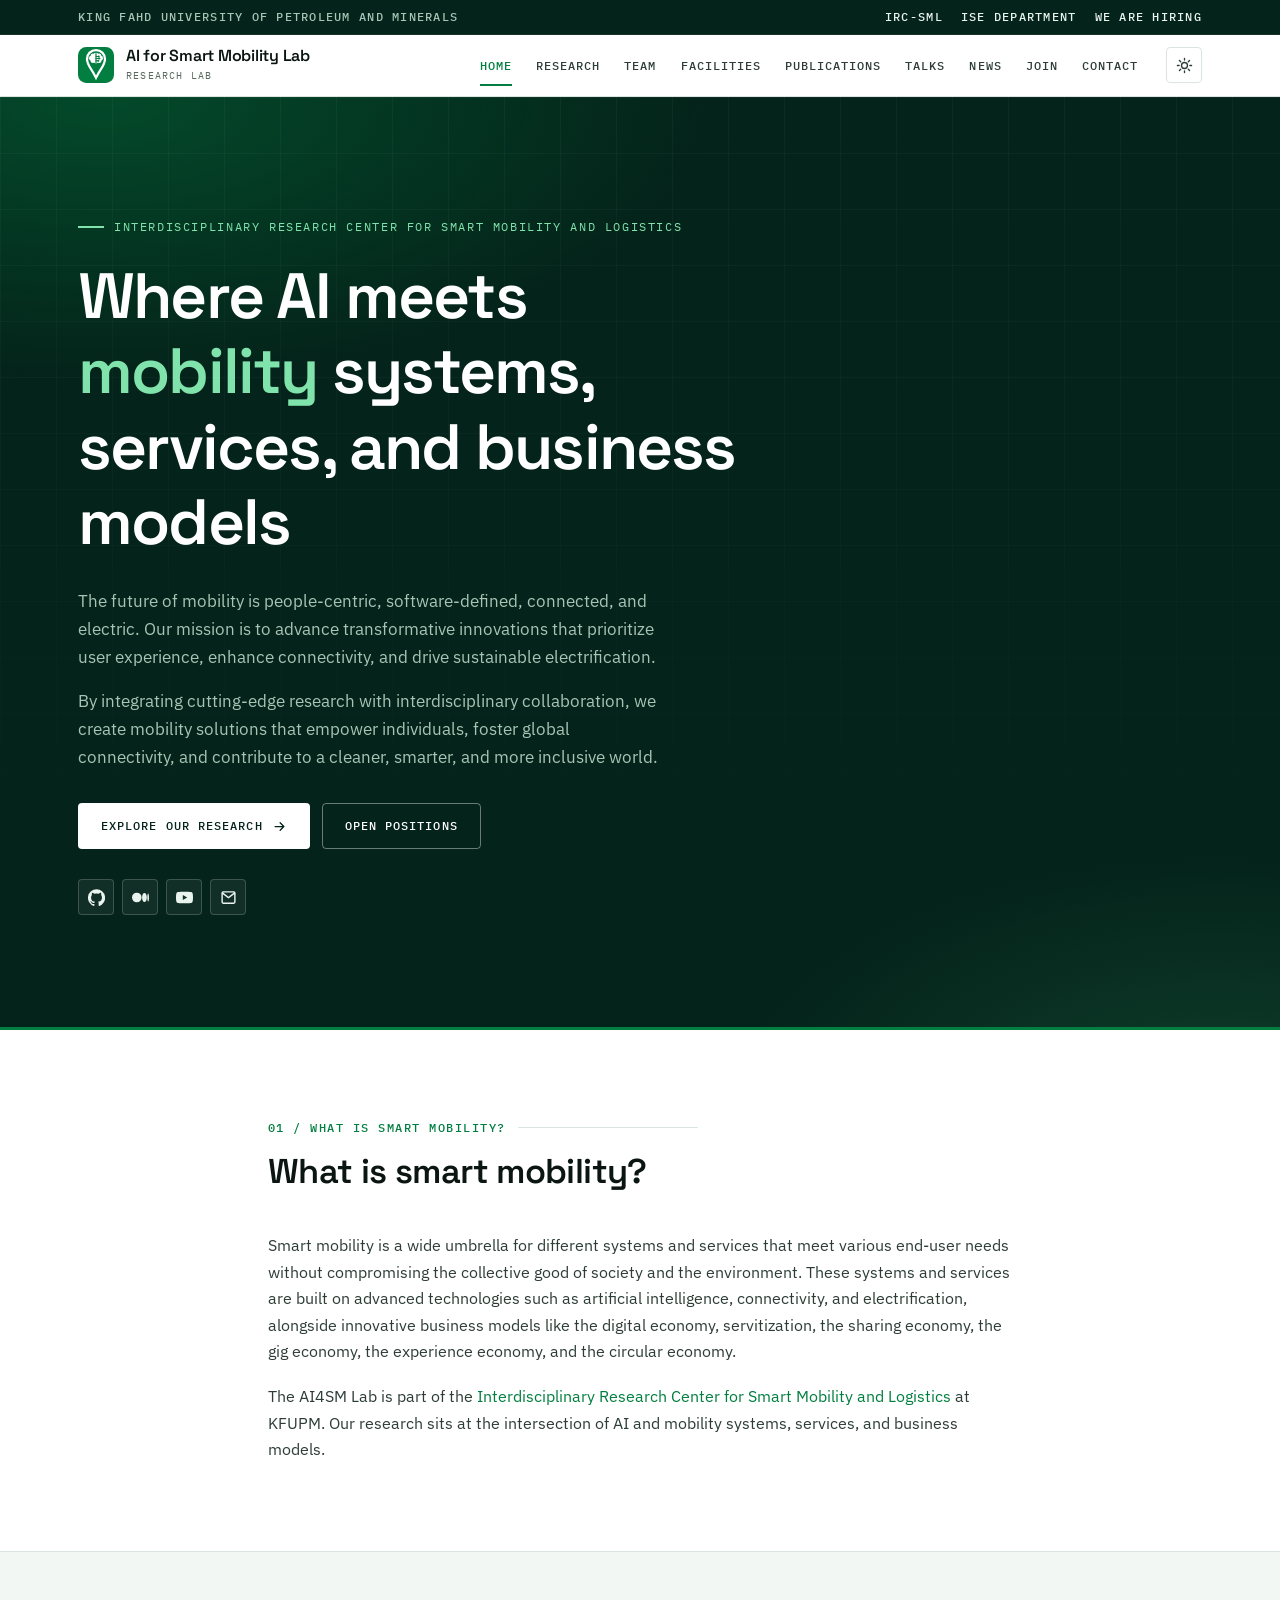
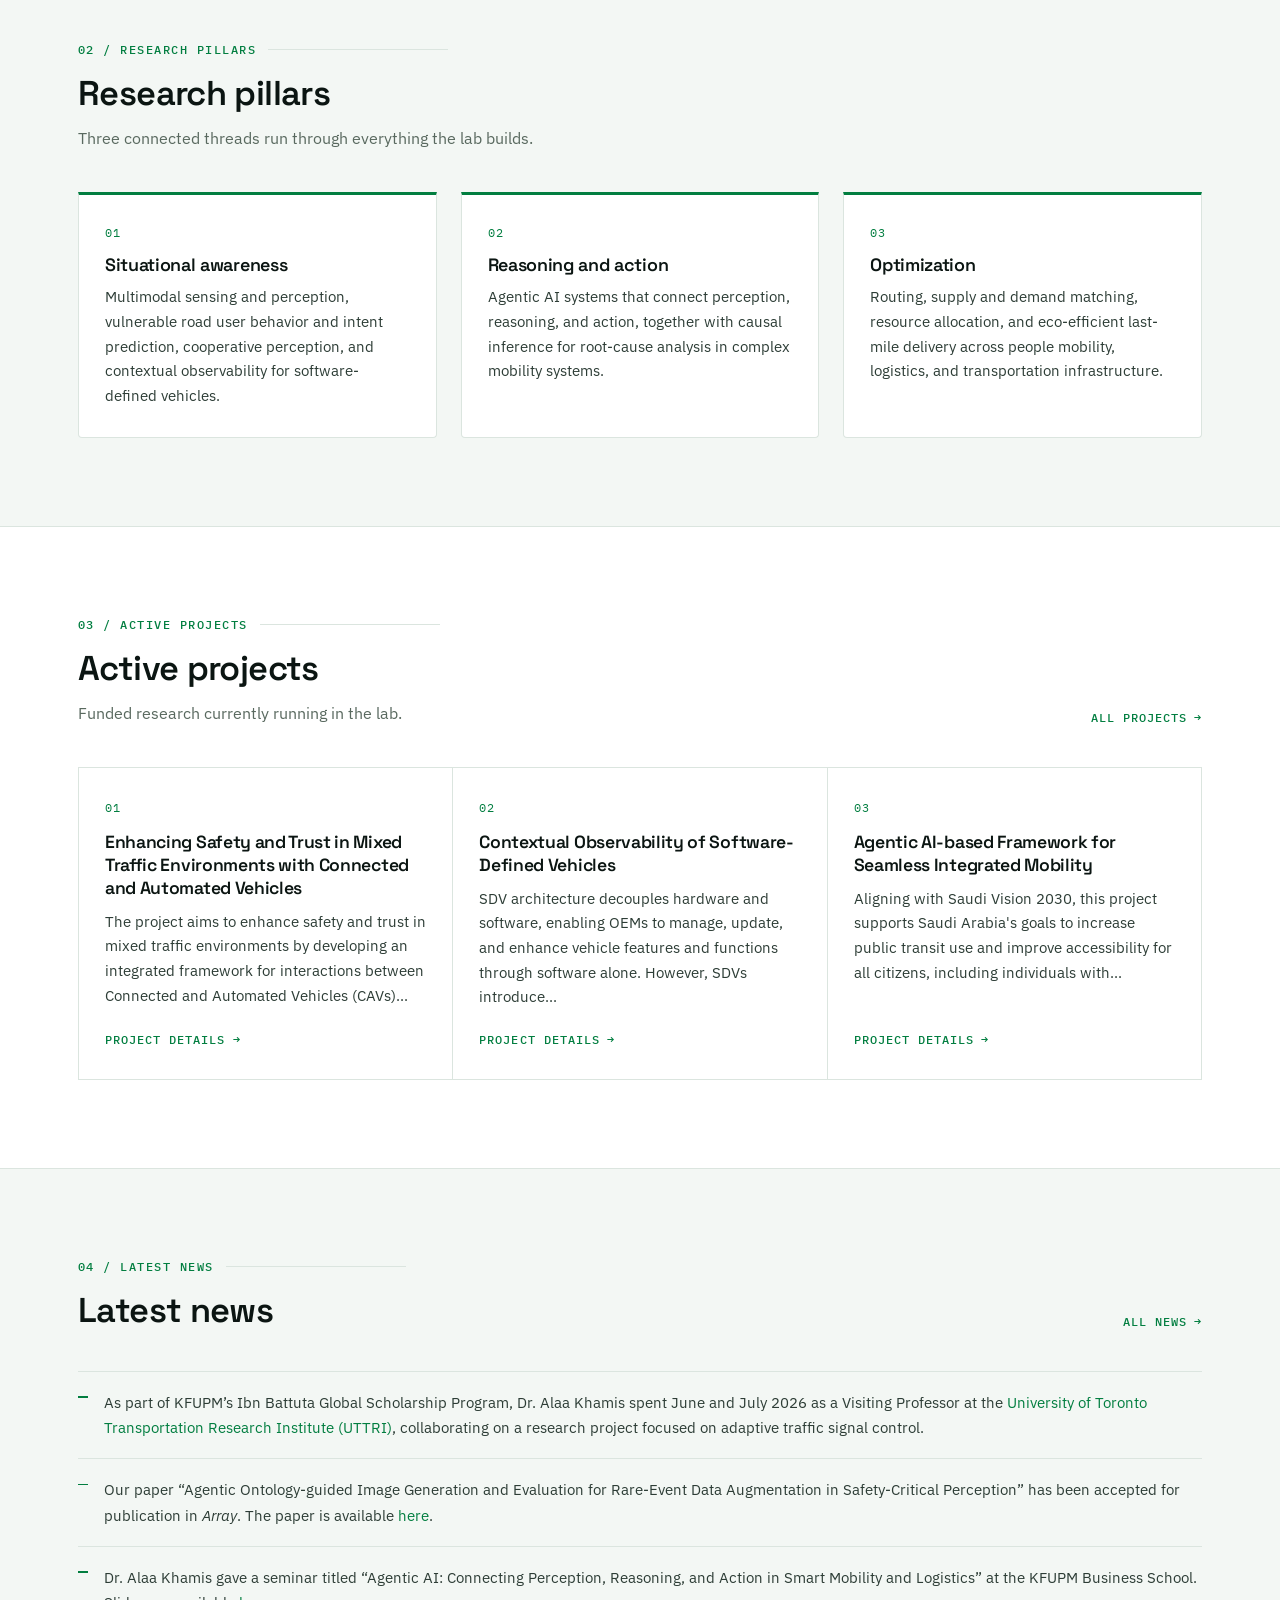
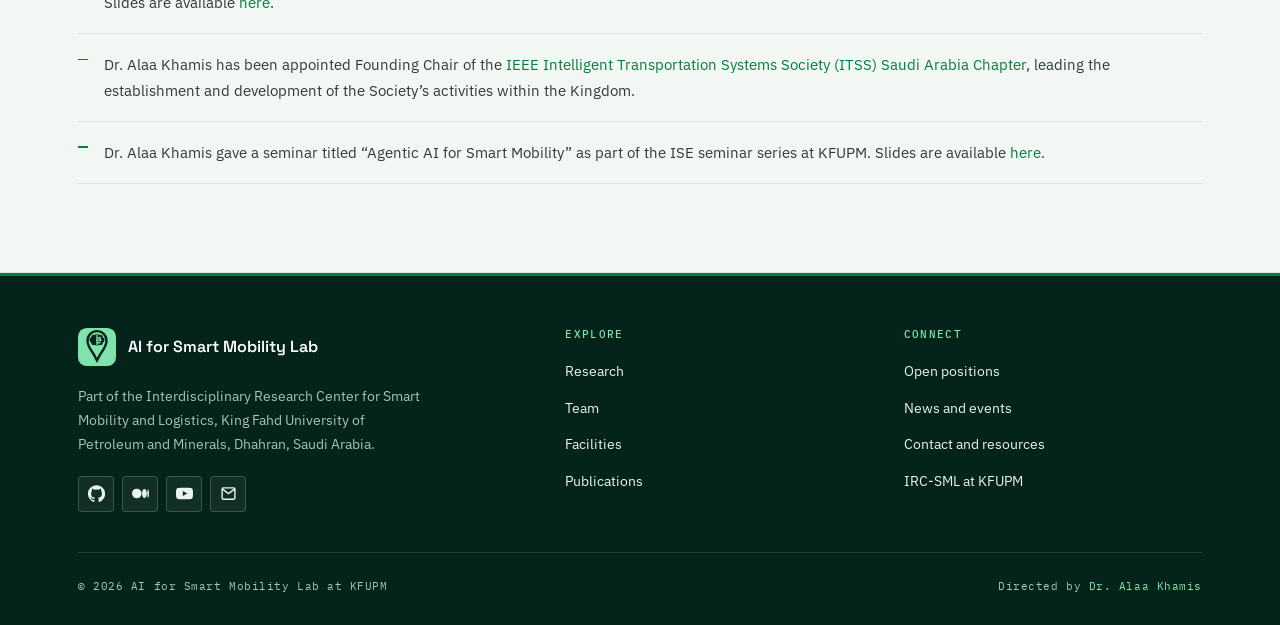
==== commit 9ad0cf82: "update" ====
--- a/index.html
+++ b/index.html
@@ -77,7 +77,7 @@
     <div class="hero__grid">
       <div class="hero__body">
         <p class="hero__kicker">Interdisciplinary Research Center for Smart Mobility and Logistics</p>
-        <h1>AI at the intersection of <em>mobility</em> systems and services</h1>
+        <h1>Where AI meets <em>mobility</em> systems, services, and business models</h1>
         <p class="hero__lead">
           The future of mobility is people-centric, software-defined, connected, and electric. Our
           mission is to advance transformative innovations that prioritize user experience, enhance
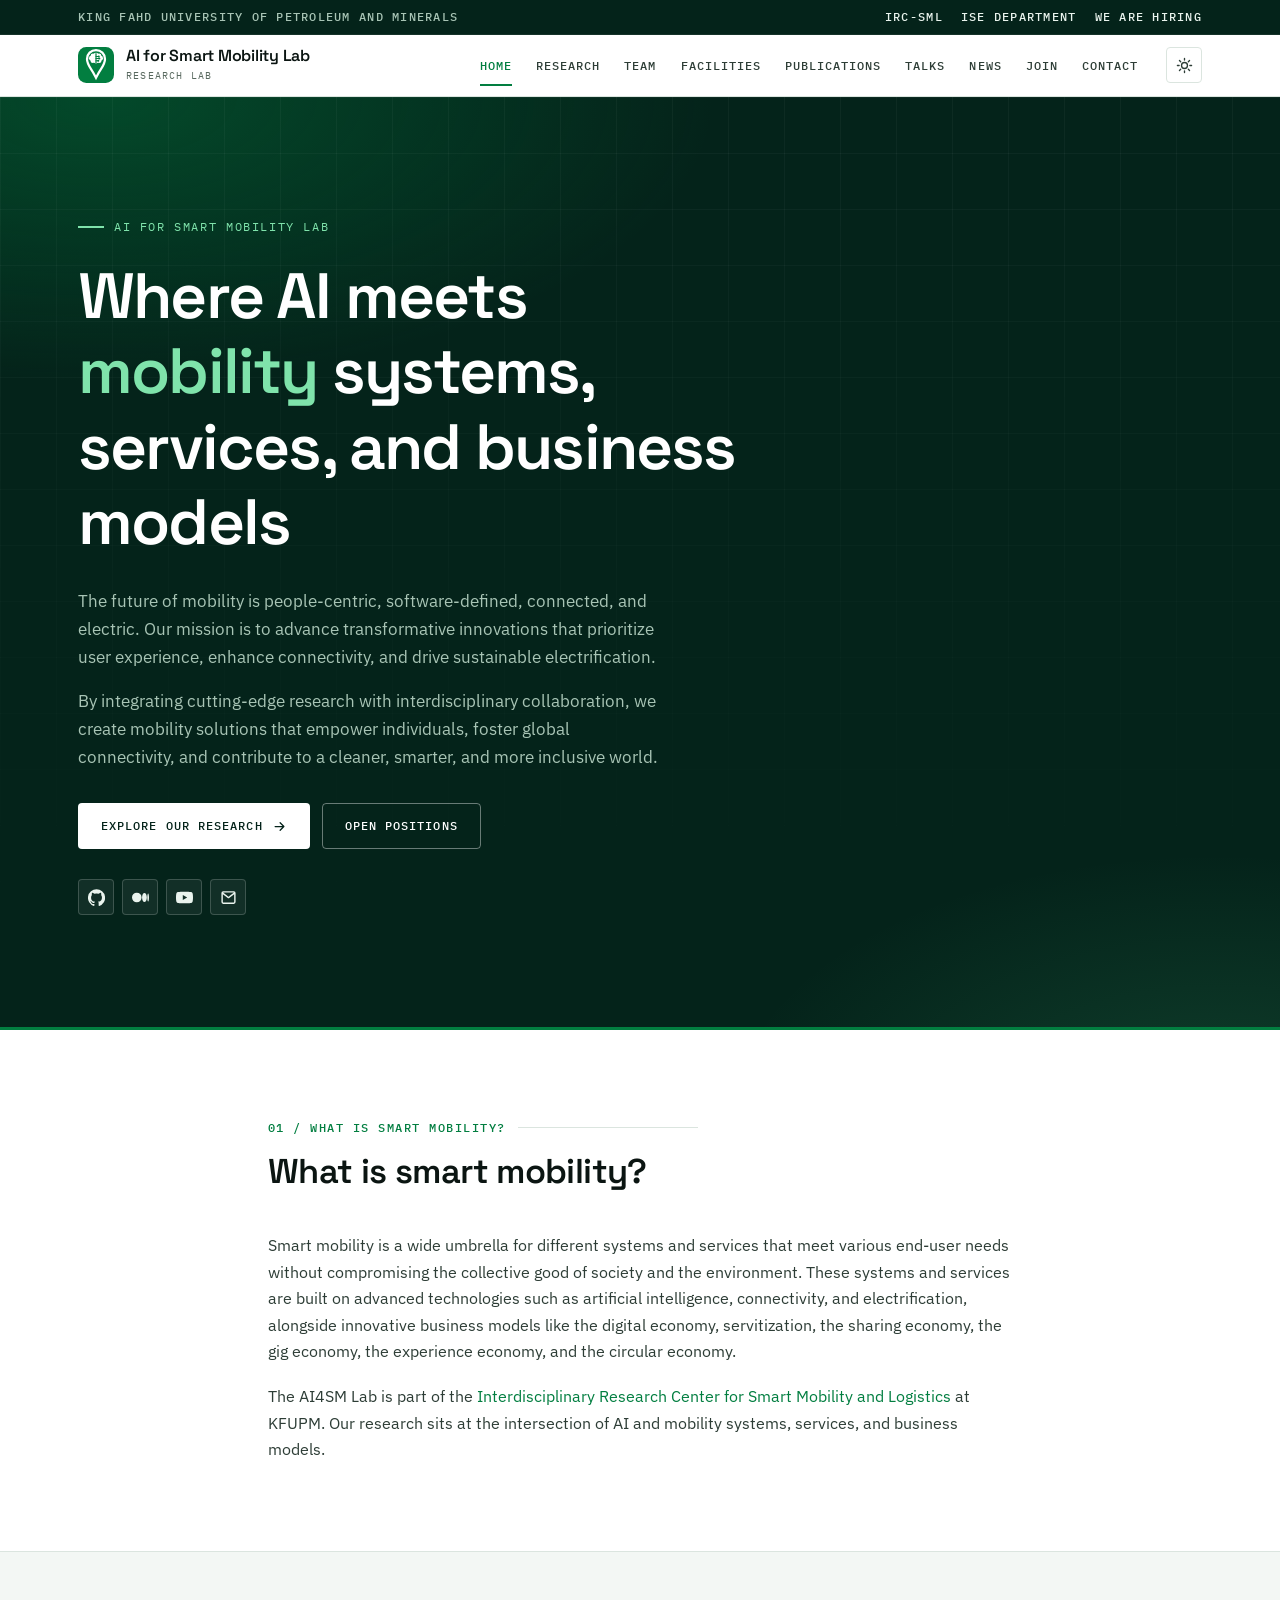
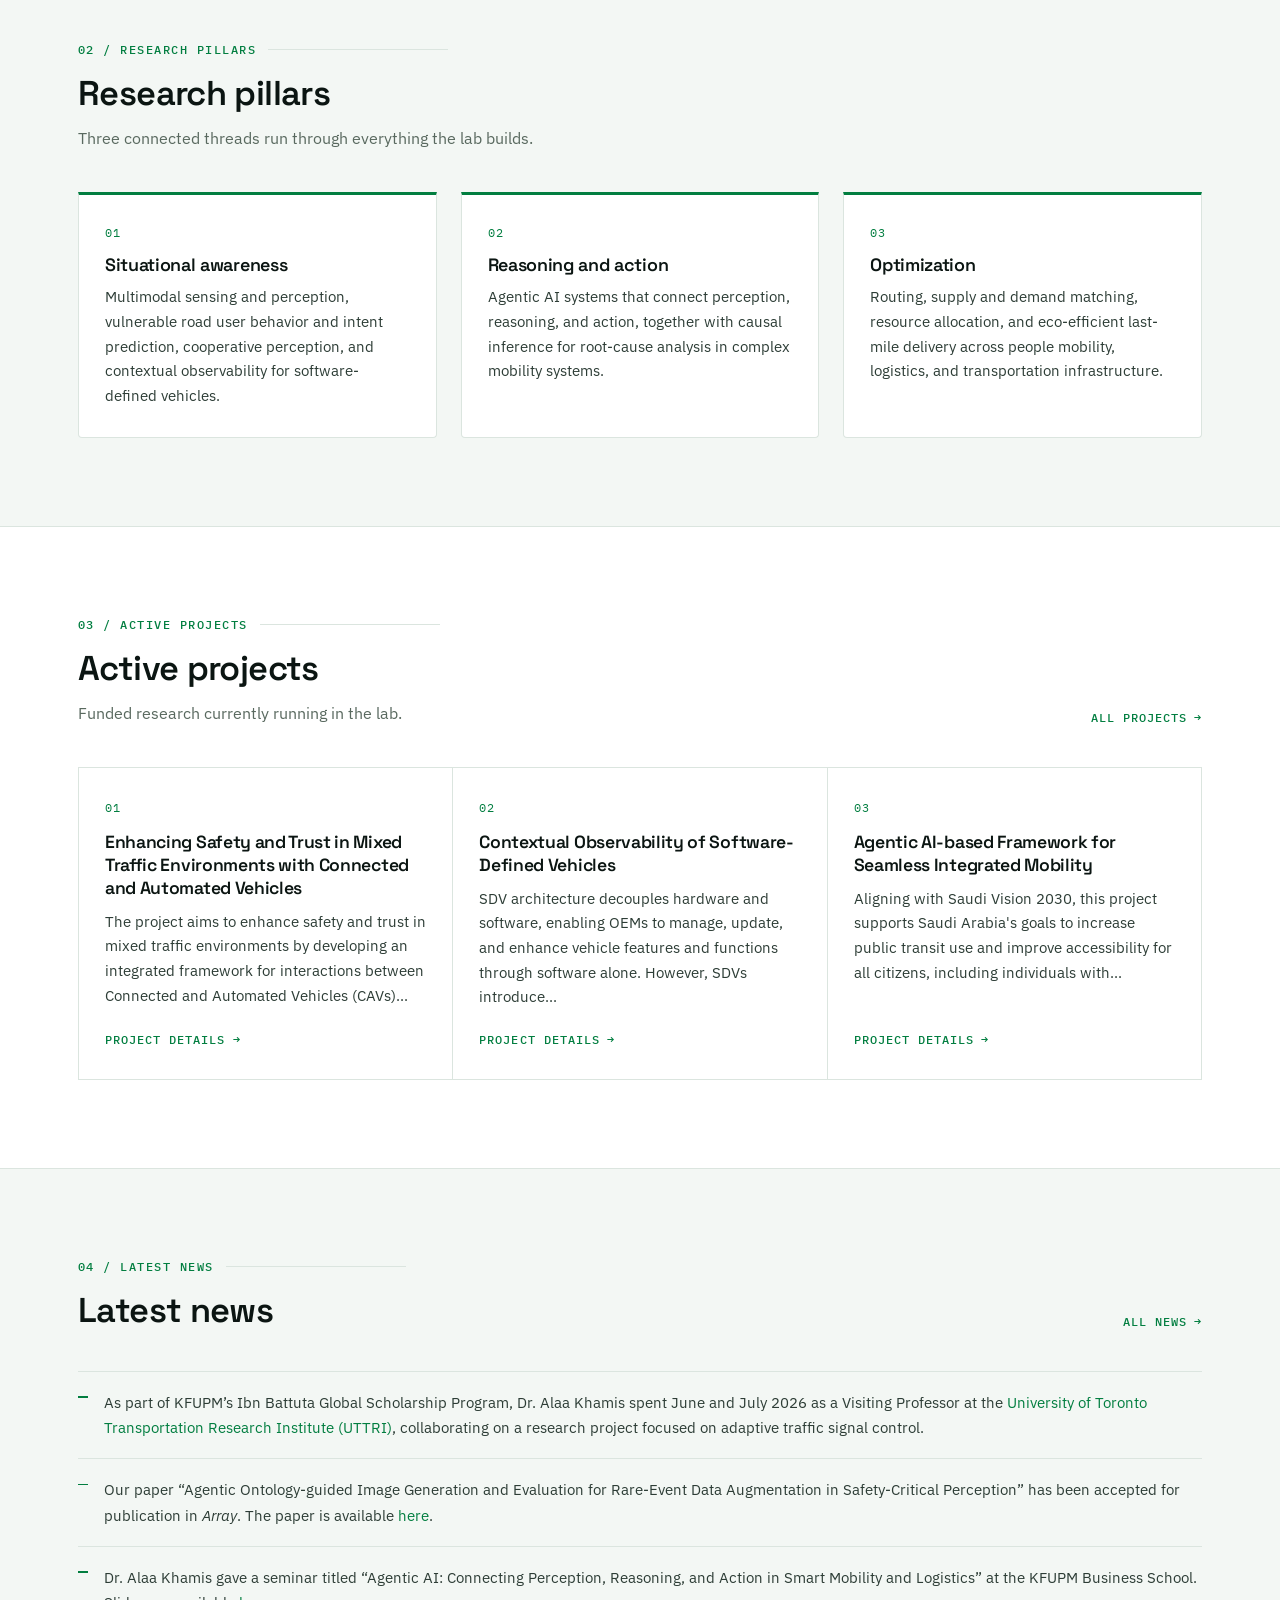
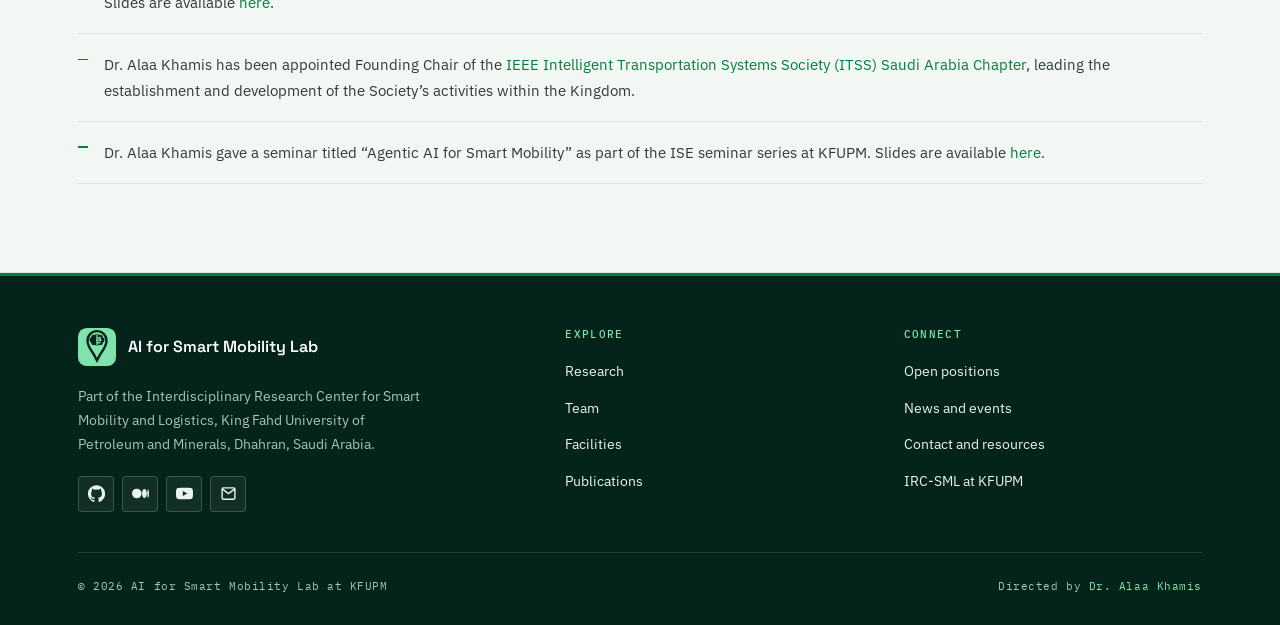
==== commit 6e5886e0: "update" ====
--- a/index.html
+++ b/index.html
@@ -76,7 +76,7 @@
   <div class="wrap">
     <div class="hero__grid">
       <div class="hero__body">
-        <p class="hero__kicker">Interdisciplinary Research Center for Smart Mobility and Logistics</p>
+        <p class="hero__kicker">AI for Smart Mobility Lab</p>
         <h1>Where AI meets <em>mobility</em> systems, services, and business models</h1>
         <p class="hero__lead">
           The future of mobility is people-centric, software-defined, connected, and electric. Our
